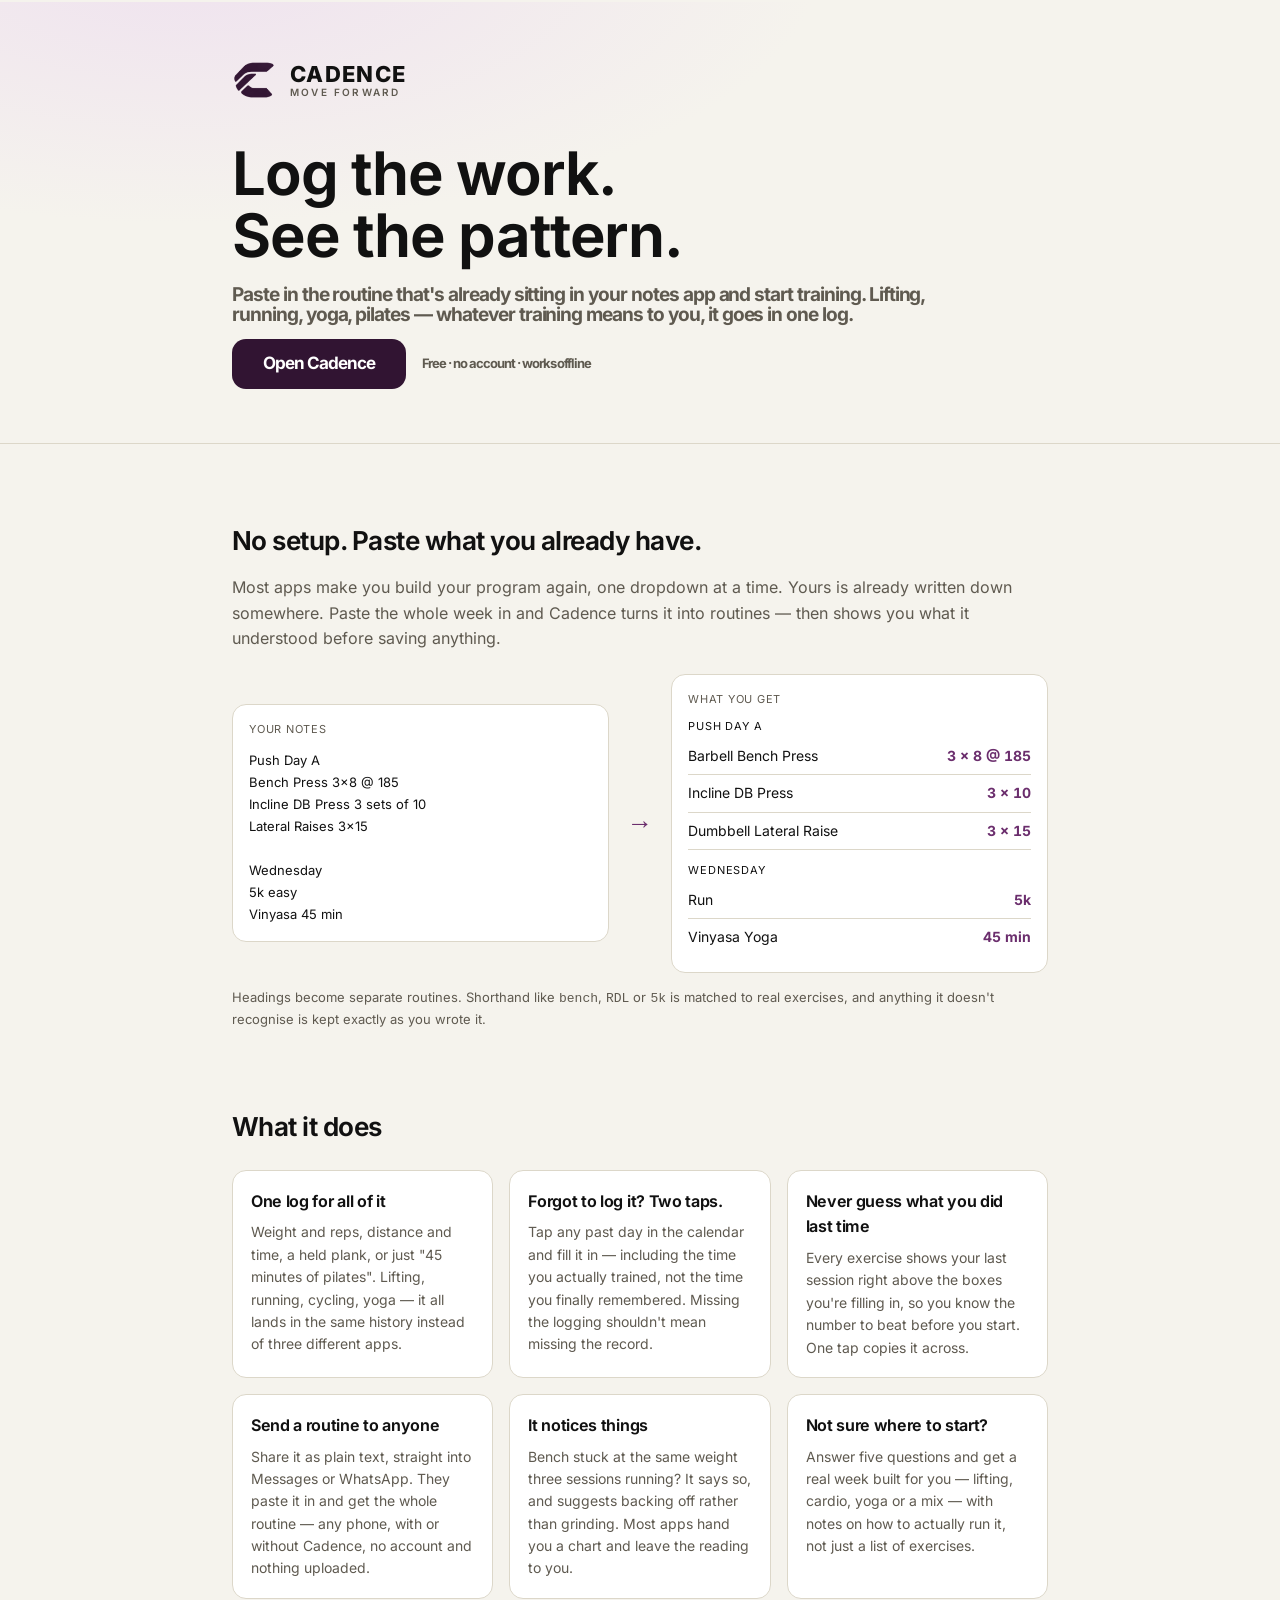
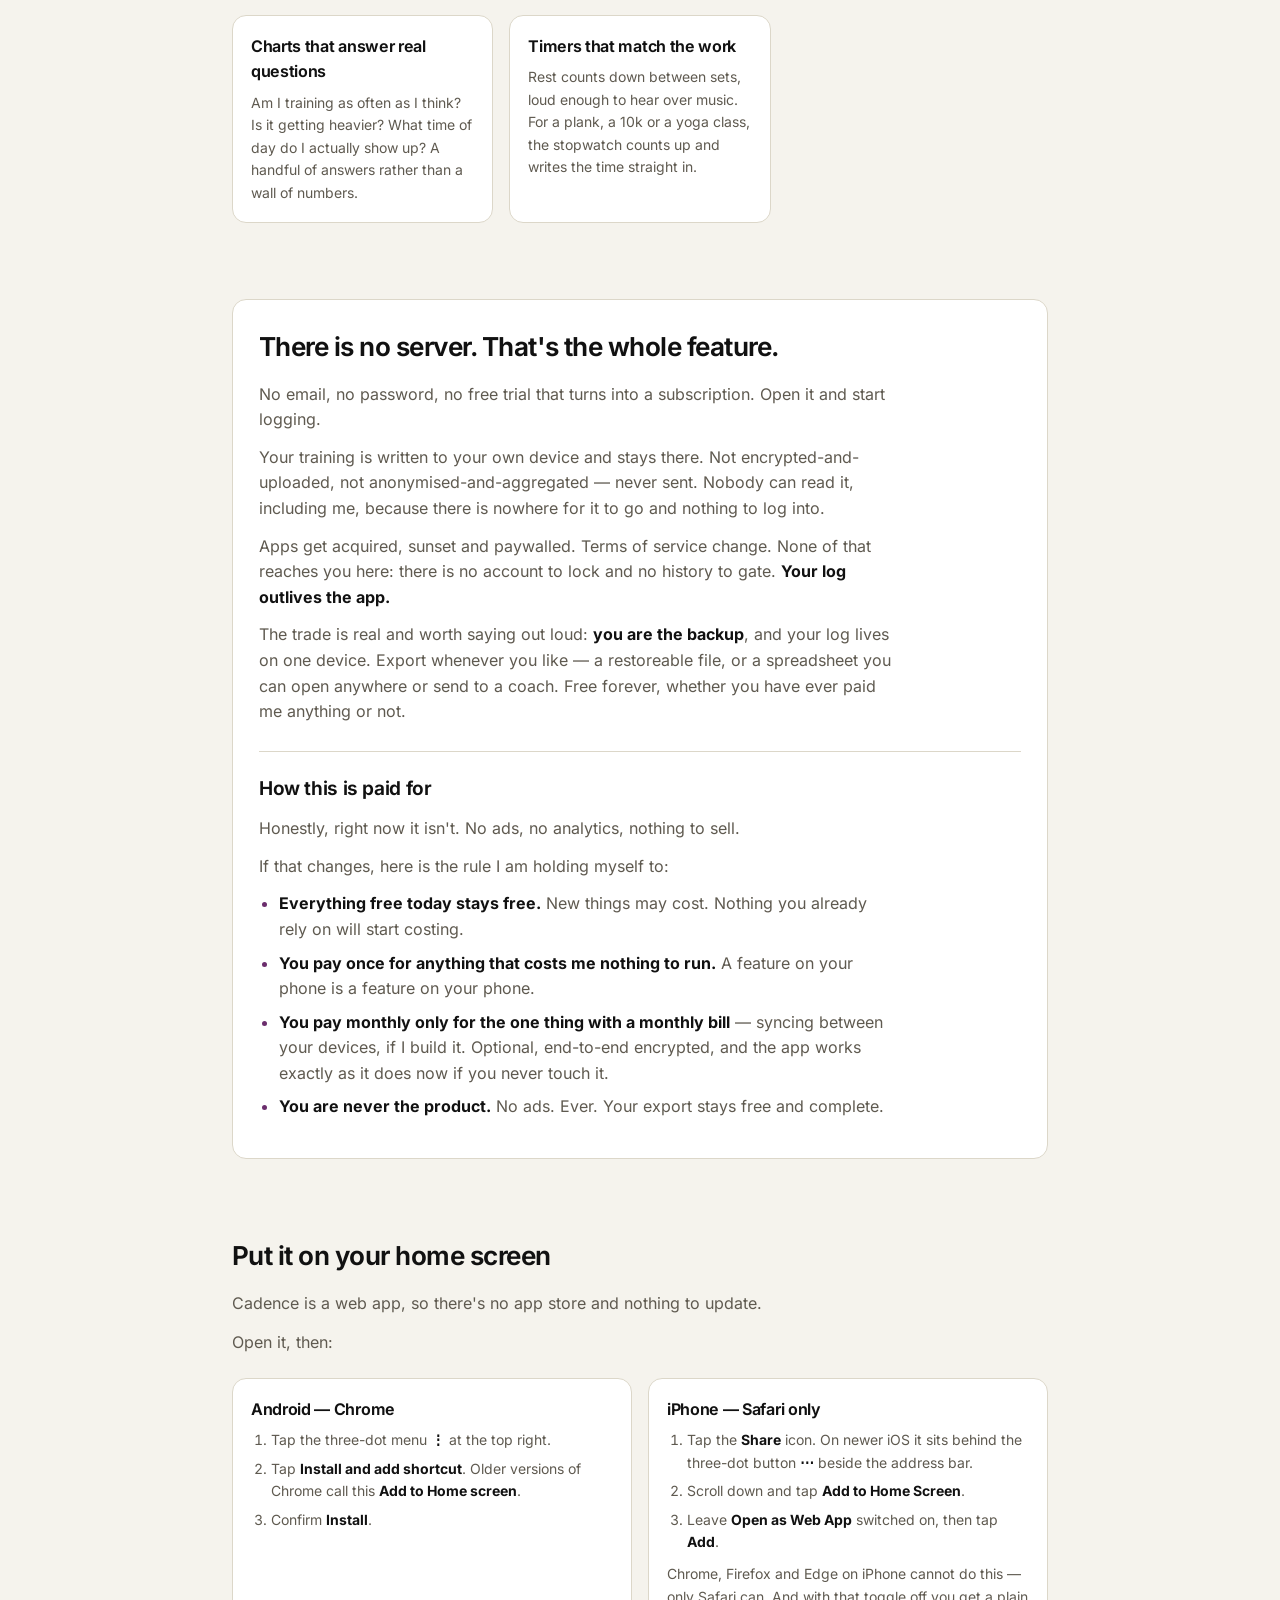
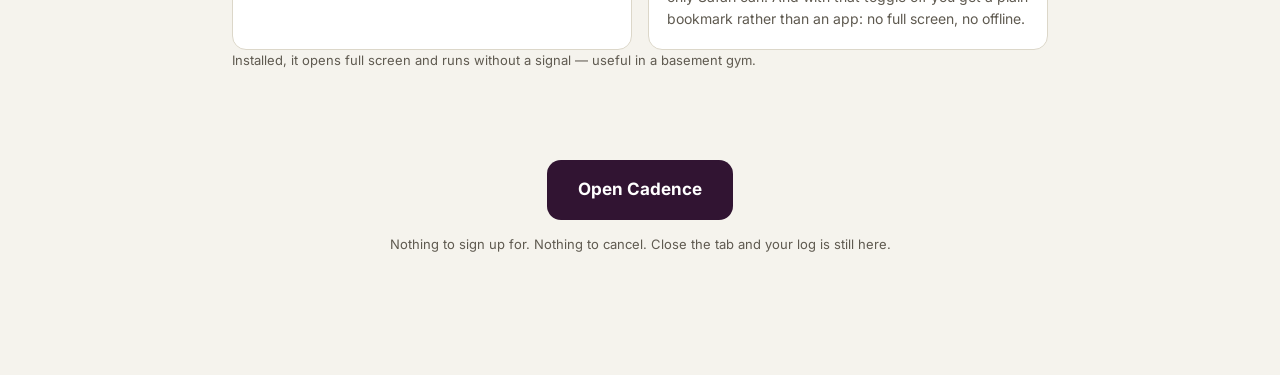
==== index.html @ 6b7fa78e "Say what this is, and how it would ever be paid for The privacy section was a feature note near the " ====
<!DOCTYPE html>
<html lang="en" data-theme="dark">
<head>
<meta charset="utf-8">
<meta name="viewport" content="width=device-width, initial-scale=1, viewport-fit=cover">
<meta name="theme-color" content="#1A0A1B">
<meta name="description" content="Cadence is a workout log that starts from the notes you already keep. Lifting, running, yoga — paste your routine, log the work, see the pattern. Free, no account, works offline.">
<title>Cadence — log the work, see the pattern</title>
<link rel="icon" href="favicon-32-v2.png" sizes="32x32" type="image/png">
<link rel="apple-touch-icon" href="favicon-180-v2.png">
<link rel="manifest" href="manifest.webmanifest">
<script>
  /* Launched from the home screen? Skip the pitch, go straight to the app. */
  (function () {
    var standalone = (window.matchMedia && window.matchMedia('(display-mode: standalone)').matches)
      || window.navigator.standalone === true;
    /* ?from=app means they tapped the home button on purpose — don't bounce
       them straight back to the app they just left. */
    var deliberate = location.search.indexOf('from=app') !== -1;
    if (standalone && !deliberate) { location.replace('app.html'); return; }
    var theme = 'dark';
    try {
      var saved = JSON.parse(localStorage.getItem('wrk.v1') || '{}');
      theme = (saved.settings && saved.settings.theme)
        || (window.matchMedia('(prefers-color-scheme: light)').matches ? 'light' : 'dark');
    } catch (e) { /* dark it is */ }
    document.documentElement.setAttribute('data-theme', theme);
  })();
</script>
<!-- See app.html: in flight before the CSS is parsed, and crossorigin because
     fonts are always fetched in CORS mode. -->
<link rel="preload" href="fonts/inter-latin.woff2" as="font" type="font/woff2" crossorigin>
<link rel="stylesheet" href="styles.css?v=42">
<link rel="stylesheet" href="landing.css?v=42">
</head>
<body class="landing">

<header class="hero">
  <div class="wrap">
    <div class="brand">
      <span class="mark" aria-hidden="true"></span>
      <span class="brand-words">
        <span class="brand-name">Cadence</span>
        <span class="brand-tag">Move forward</span>
      </span>
    </div>

    <h1>Log the work.<br>See the pattern.</h1>
    <p class="lede">
      Paste in the routine that's already sitting in your notes app and start training.
      Lifting, running, yoga, pilates — whatever training means to you, it goes in one log.
    </p>

    <div class="cta-row">
      <a class="btn big" id="cta" href="app.html">Open Cadence</a>
      <span class="cta-note">Free &middot; no account &middot; works offline</span>
    </div>
  </div>
</header>

<main class="wrap">

  <section class="paste-demo">
    <h2>No setup. Paste what you already have.</h2>
    <p>
      Most apps make you build your program again, one dropdown at a time. Yours is already
      written down somewhere. Paste the whole week in and Cadence turns it into routines —
      then shows you what it understood before saving anything.
    </p>
    <div class="demo-grid">
      <div class="demo-side">
        <div class="demo-label">Your notes</div>
        <pre>Push Day A
Bench Press 3x8 @ 185
Incline DB Press 3 sets of 10
Lateral Raises 3x15

Wednesday
5k easy
Vinyasa 45 min</pre>
      </div>
      <div class="demo-arrow" aria-hidden="true">&rarr;</div>
      <div class="demo-side">
        <div class="demo-label">What you get</div>
        <ul class="demo-out">
          <li class="demo-head"><span>Push Day A</span></li>
          <li><span>Barbell Bench Press</span><b>3 &times; 8 @ 185</b></li>
          <li><span>Incline DB Press</span><b>3 &times; 10</b></li>
          <li><span>Dumbbell Lateral Raise</span><b>3 &times; 15</b></li>
          <li class="demo-head"><span>Wednesday</span></li>
          <li><span>Run</span><b>5k</b></li>
          <li><span>Vinyasa Yoga</span><b>45 min</b></li>
        </ul>
      </div>
    </div>
    <p class="small muted" style="margin-top:14px">
      Headings become separate routines. Shorthand like <code>bench</code>, <code>RDL</code> or
      <code>5k</code> is matched to real exercises, and anything it doesn't recognise is kept
      exactly as you wrote it.
    </p>
  </section>

  <section>
    <h2>What it does</h2>
    <div class="features">
      <div class="feature">
        <h3>One log for all of it</h3>
        <p>Weight and reps, distance and time, a held plank, or just "45 minutes of pilates".
          Lifting, running, cycling, yoga — it all lands in the same history instead of three
          different apps.</p>
      </div>
      <div class="feature">
        <h3>Forgot to log it? Two taps.</h3>
        <p>Tap any past day in the calendar and fill it in — including the time you actually
          trained, not the time you finally remembered. Missing the logging shouldn't mean
          missing the record.</p>
      </div>
      <div class="feature">
        <h3>Never guess what you did last time</h3>
        <p>Every exercise shows your last session right above the boxes you're filling in, so you
          know the number to beat before you start. One tap copies it across.</p>
      </div>
      <div class="feature">
        <h3>Send a routine to anyone</h3>
        <p>Share it as plain text, straight into Messages or WhatsApp. They paste it in and get the
          whole routine — any phone, with or without Cadence, no account and nothing uploaded.</p>
      </div>
      <div class="feature">
        <h3>It notices things</h3>
        <p>Bench stuck at the same weight three sessions running? It says so, and suggests backing
          off rather than grinding. Most apps hand you a chart and leave the reading to you.</p>
      </div>
      <div class="feature">
        <h3>Not sure where to start?</h3>
        <p>Answer five questions and get a real week built for you — lifting, cardio, yoga or a
          mix — with notes on how to actually run it, not just a list of exercises.</p>
      </div>
      <div class="feature">
        <h3>Charts that answer real questions</h3>
        <p>Am I training as often as I think? Is it getting heavier? What time of day do I
          actually show up? A handful of answers rather than a wall of numbers.</p>
      </div>
      <div class="feature">
        <h3>Timers that match the work</h3>
        <p>Rest counts down between sets, loud enough to hear over music. For a plank, a 10k or a
          yoga class, the stopwatch counts up and writes the time straight in.</p>
      </div>
    </div>
  </section>

  <!-- Sits above the install steps on purpose. It's the reason to trust the
       thing, and asking someone to install before they know where their data
       goes is the wrong way round. -->
  <section class="privacy">
    <h2>There is no server. That's the whole feature.</h2>
    <p>
      No email, no password, no free trial that turns into a subscription. Open it and start
      logging.
    </p>
    <p>
      Your training is written to your own device and stays there. Not encrypted-and-uploaded,
      not anonymised-and-aggregated — never sent. Nobody can read it, including me, because
      there is nowhere for it to go and nothing to log into.
    </p>
    <p>
      Apps get acquired, sunset and paywalled. Terms of service change. None of that reaches you
      here: there is no account to lock and no history to gate. <strong>Your log outlives the
      app.</strong>
    </p>
    <p>
      The trade is real and worth saying out loud: <strong>you are the backup</strong>, and your
      log lives on one device. Export whenever you like — a restoreable file, or a spreadsheet you
      can open anywhere or send to a coach. Free forever, whether you have ever paid me anything
      or not.
    </p>

    <h3 class="money-head">How this is paid for</h3>
    <p>Honestly, right now it isn't. No ads, no analytics, nothing to sell.</p>
    <p>If that changes, here is the rule I am holding myself to:</p>
    <ul class="rules">
      <li><strong>Everything free today stays free.</strong> New things may cost. Nothing you
        already rely on will start costing.</li>
      <li><strong>You pay once for anything that costs me nothing to run.</strong> A feature on
        your phone is a feature on your phone.</li>
      <li><strong>You pay monthly only for the one thing with a monthly bill</strong> — syncing
        between your devices, if I build it. Optional, end-to-end encrypted, and the app works
        exactly as it does now if you never touch it.</li>
      <li><strong>You are never the product.</strong> No ads. Ever. Your export stays free and
        complete.</li>
    </ul>
    <p id="tip-jar" class="small muted" hidden>
      Want to chip in before any of that exists? <a id="tip-link" href="#">There's a tip jar.</a>
      Entirely optional — the app is the same either way.
    </p>
  </section>

  <section class="install">
    <h2>Put it on your home screen</h2>
    <p>Cadence is a web app, so there's no app store and nothing to update.</p>

    <div id="install-offer" hidden>
      <button class="btn big" id="install-btn">Install Cadence</button>
      <p class="small muted" style="margin:10px 0 0">One tap — your browser will confirm.</p>
    </div>

    <div id="install-done" class="feature" hidden style="margin-bottom:18px">
      <h3>Already installed on this device</h3>
      <p>Open Cadence from your home screen rather than here and it runs full screen and offline.
        Both share the same log.</p>
    </div>

    <div id="install-safari" class="feature" hidden style="margin-bottom:18px">
      <h3>Open this page in Safari to install</h3>
      <p>You're in <span id="ios-browser">another browser</span>. On iPhone only Safari can add a
        real app — other browsers can make a shortcut, but it opens back in the browser instead of
        running full screen and offline.</p>
      <button class="btn" id="copy-link-btn" style="margin-top:10px">Copy link for Safari</button>
      <span id="copy-done" class="small muted" style="margin-left:10px" hidden>Copied.</span>
    </div>

    <p id="install-manual-lead">Open it, then:</p>
    <div class="install-grid">
      <div class="feature">
        <h3>Android — Chrome</h3>
        <ol class="steps">
          <li>Tap the three-dot menu <strong>&vellip;</strong> at the top right.</li>
          <li>Tap <strong>Install and add shortcut</strong>. Older versions of Chrome call this
            <strong>Add to Home screen</strong>.</li>
          <li>Confirm <strong>Install</strong>.</li>
        </ol>
      </div>
      <div class="feature">
        <h3>iPhone — Safari only</h3>
        <ol class="steps">
          <li>Tap the <strong>Share</strong> icon. On newer iOS it sits behind the three-dot
            button <strong>&ctdot;</strong> beside the address bar.</li>
          <li>Scroll down and tap <strong>Add to Home Screen</strong>.</li>
          <li>Leave <strong>Open as Web App</strong> switched on, then tap <strong>Add</strong>.</li>
        </ol>
        <p class="small muted" style="margin:10px 0 0">Chrome, Firefox and Edge on iPhone cannot do
          this — only Safari can. And with that toggle off you get a plain bookmark rather than an
          app: no full screen, no offline.</p>
      </div>
    </div>
    <p class="small muted">Installed, it opens full screen and runs without a signal — useful in a
      basement gym.</p>
  </section>

  <section class="closer">
    <a class="btn big" href="app.html">Open Cadence</a>
    <p class="small muted">Nothing to sign up for. Nothing to cancel. Close the tab and your log
      is still here.</p>
  </section>

</main>

<script src="util.js?v=42"></script>
<script>
  /* ------------------------------------------------------------- tip jar
     Paste a Ko-fi / Buy Me a Coffee / GitHub Sponsors URL between the quotes
     and the line appears. Left empty, the whole paragraph stays hidden — a
     dead "support me" link is worse than no link, and the claim above it is
     that nothing here is asking you for anything. */
  var SUPPORT_URL = '';

  (function () {
    if (!SUPPORT_URL) return;
    var p = document.getElementById('tip-jar');
    var a = document.getElementById('tip-link');
    if (!p || !a) return;
    a.href = SUPPORT_URL;
    a.rel = 'noopener';
    a.target = '_blank';
    p.hidden = false;
  })();

  /* Someone with a log already doesn't need the sales pitch on the button. */
  (function () {
    try {
      var saved = JSON.parse(localStorage.getItem('wrk.v1') || '{}');
      var n = (saved.sessions || []).length;
      if (n > 0) {
        var cta = document.getElementById('cta');
        cta.textContent = n === 1 ? 'Back to your log (1 workout)' : 'Back to your log (' + n + ' workouts)';
      }
    } catch (e) { /* leave the default */ }
  })();

  /* Chrome offers a real install prompt, so the written steps become the
     fallback rather than the instruction. Safari has no equivalent API, so on
     iPhone the steps stay exactly as they are. */
  (function () {
    var deferred = null;
    var offer = document.getElementById('install-offer');
    var done = document.getElementById('install-done');
    var btn = document.getElementById('install-btn');
    var lead = document.getElementById('install-manual-lead');

    /* On iOS only Safari can install a standalone web app. Anywhere else there
       is no route at all, so point at Safari rather than letting someone hunt
       for a button that will never appear. */
    if (isIosWrongBrowser()) {
      var safari = document.getElementById('install-safari');
      document.getElementById('ios-browser').textContent = iosBrowserName();
      safari.hidden = false;
      lead.textContent = 'The steps below need Safari:';

      document.getElementById('copy-link-btn').addEventListener('click', function () {
        var url = new URL('app.html', location.href).href;
        var flag = document.getElementById('copy-done');
        if (navigator.clipboard && navigator.clipboard.writeText) {
          navigator.clipboard.writeText(url).then(function () {
            flag.hidden = false;
          }, function () { window.prompt('Copy this into Safari:', url); });
        } else {
          window.prompt('Copy this into Safari:', url);
        }
      });
    }

    /* Chrome won't fire beforeinstallprompt for an app that's already
       installed, so "no button" on its own is ambiguous. getInstalledRelatedApps
       resolves it — the manifest lists itself for exactly this purpose. */
    if (navigator.getInstalledRelatedApps) {
      navigator.getInstalledRelatedApps().then(function (apps) {
        if (apps.some(function (a) { return a.platform === 'webapp'; })) {
          done.hidden = false;
          lead.textContent = 'To install it on another device:';
        }
      }).catch(function () { /* unsupported or blocked */ });
    }

    window.addEventListener('beforeinstallprompt', function (ev) {
      ev.preventDefault();
      deferred = ev;
      offer.hidden = false;
      done.hidden = true;
      lead.textContent = 'Or do it by hand:';
    });

    btn.addEventListener('click', function () {
      if (!deferred) return;
      deferred.prompt();
      deferred.userChoice.then(function (choice) {
        if (choice.outcome === 'accepted') offer.hidden = true;
        deferred = null;
      });
    });

    window.addEventListener('appinstalled', function () {
      offer.hidden = true;
      lead.textContent = 'Already installed. To do it on another device:';
    });
  })();
</script>

</body>
</html>
---- styles.css ----
/* Inter, self-hosted rather than pulled from Google Fonts. Two reasons: the
   app promises nobody sees your training, and a Google Fonts link would hand
   Google a request from every device on every launch; and a basement gym has
   no signal, so a font that lives on a CDN is a font that doesn't render.
   These files are cached by the service worker with the rest of the shell.

   One variable file covers 100-900, which is what lets the weight-650 rules
   below mean 650 instead of rounding to 700.

   'swap' so text is readable immediately in the fallback and reflows when the
   font lands — never invisible. The unicode-range split means latin-ext is
   only fetched if a page actually uses those characters. */
@font-face{
  font-family:'Inter';
  font-style:normal;
  font-weight:100 900;
  font-display:swap;
  src:url('fonts/inter-latin.woff2') format('woff2');
  unicode-range:U+0000-00FF,U+0131,U+0152-0153,U+02BB-02BC,U+02C6,U+02DA,U+02DC,
    U+0304,U+0308,U+0329,U+2000-206F,U+20AC,U+2122,U+2191,U+2193,U+2212,U+2215,
    U+FEFF,U+FFFD;
}
@font-face{
  font-family:'Inter';
  font-style:normal;
  font-weight:100 900;
  font-display:swap;
  src:url('fonts/inter-latin-ext.woff2') format('woff2');
  unicode-range:U+0100-02BA,U+02BD-02C5,U+02C7-02CC,U+02CE-02D7,U+02DD-02FF,
    U+0304,U+0308,U+0329,U+1D00-1DBF,U+1E00-1E9F,U+1EF2-1EFF,U+2020,U+20A0-20AB,
    U+20AD-20C0,U+2113,U+2C60-2C7F,U+A720-A7FF;
}

/* Dark is the default; :root[data-theme="light"] swaps the palette.
   Every colour in this file goes through a token — no raw hex in the rules
   below — so the two themes can't drift apart. */
:root{
  color-scheme:dark;

  /* A plum ramp built out from the brand purple #311432 rather than a neutral
     black. The brand colour sits at surface-2 — the raised card — because at
     14% lightness it is a background, not a fill: on near-black it measured
     1.19:1, which is invisible. Everything above it in the stack is the same
     hue lifted, so the theme reads as one colour rather than purple on grey. */
  --bg:#1A0A1B;                /* deep plum, the floor */
  --surface:#251126;
  --surface-2:#311432;         /* the brand purple, exactly */
  --line:#4A2249;
  --text:#ffffff;
  --muted:#BCA6BD;

  /* Lifted well clear of the surfaces so a button still reads as a button. */
  --accent:#9C4A9E;
  --accent-ink:#ffffff;        /* text sitting on --accent */
  --accent-fg:#E3ABE5;         /* plum as text, readable on --bg */

  --good:#3ddc84;
  --good-ink:#04240f;
  --warn:#ffb020;
  --danger:#ff6b6b;
  --danger-ink:#2b0708;      /* white on this red is only 2.8:1 */
  --tip-ink:#ffffff;

  --chip-ink:#1A0A1B;
  --scrim:rgba(0,0,0,.6);
  --tour-scrim:rgba(8,3,9,.74);   /* deeper than a sheet backdrop: it has to
                                     read as "look here", not "something is
                                     open in front" */
  --tabbar-bg:rgba(37,17,38,.93);
  --day-active:#3D1B3E;

  --done-bg:#0f2418;
  --done-line:#1f5137;

  --pill-lift-line:#5A2A5C;
  --pill-cardio-line:#4a3a1a;

  --warnbox-bg:#241d0e;
  --warnbox-line:#4a3a1a;
  --warnbox-text:#f0d9a8;

  --shadow:0 8px 28px rgba(0,0,0,.5);

  --radius:14px;
  --tabbar-h:64px;

  /* Typography is a token like everything else, so the stack is stated once.
     The system fonts stay behind Inter as the fallback that renders during the
     swap and if the file ever fails to load — not as a device-dependent
     choice. */
  --font:'Inter',-apple-system,BlinkMacSystemFont,"Segoe UI",Roboto,Helvetica,Arial,sans-serif;
}

:root[data-theme="light"]{
  color-scheme:light;

  --bg:#f5f3ed;
  --surface:#ffffff;
  --surface-2:#eeebe2;
  --line:#dcd7c9;
  --text:#111111;
  --muted:#5f5a50;

  /* Light mode is where the brand purple works untouched: 14.8:1 against the
     cream, and white on it is 16.5:1. */
  --accent:#311432;
  --accent-ink:#ffffff;
  /* Purple-as-text is lifted off #311432, which at this size would be
     indistinguishable from the near-black body text. */
  --accent-fg:#6B2E6D;

  --good:#15803d;
  --good-ink:#ffffff;
  --warn:#b45309;
  --danger:#b91c1c;
  --danger-ink:#ffffff;
  --tip-ink:#ffffff;

  --chip-ink:#ffffff;
  --scrim:rgba(35,15,36,.38);
  --tour-scrim:rgba(35,15,36,.58);
  --tabbar-bg:rgba(255,255,255,.94);
  --day-active:#EFE2EF;        /* a plum tint so trained days still pop */

  --done-bg:#e8f5ec;
  --done-line:#8fc7a5;

  --pill-lift-line:#D5BDD6;
  --pill-cardio-line:#e2c9a3;

  --warnbox-bg:#fdf3e0;
  --warnbox-line:#e2c9a3;
  --warnbox-text:#5c4218;

  --shadow:0 8px 28px rgba(60,50,30,.16);
}

*{box-sizing:border-box}
html,body{margin:0;padding:0}
body{
  background:var(--bg);
  color:var(--text);
  font:16px/1.45 var(--font);
  -webkit-font-smoothing:antialiased;
  padding-bottom:calc(var(--tabbar-h) + env(safe-area-inset-bottom));
  overscroll-behavior-y:contain;
}
h1,h2,h3{margin:0;font-weight:650;letter-spacing:-0.01em}
button{font:inherit;color:inherit;cursor:pointer}

/* The hidden attribute must beat the layout rules below (.sheet uses flex). */
[hidden]{display:none !important}
input,select{font:inherit}

/* The brand mark, carried as an alpha silhouette and painted by CSS rather
   than baked into a coloured image. One file then serves purple-on-black,
   purple-on-cream and white-on-purple, and it follows the theme token instead
   of needing a copy per background. */
.mark{
  display:inline-block;
  background:var(--accent);
  -webkit-mask:url(logo-mark-v2.png) center/contain no-repeat;
  mask:url(logo-mark-v2.png) center/contain no-repeat;
}
.mark.on-accent{background:var(--accent-ink)}

/* ---------- top bar ---------- */
.topbar{
  position:sticky;top:0;z-index:20;
  display:flex;align-items:center;justify-content:space-between;gap:12px;
  padding:calc(12px + env(safe-area-inset-top)) 16px 12px;
  background:linear-gradient(var(--bg) 70%, transparent);
  backdrop-filter:blur(8px);
}
.topbar h1{font-size:26px}

/* ---------- layout ---------- */
#main{padding:0 16px 24px}
.view{display:block}
.stack{display:flex;flex-direction:column;gap:12px}
.row{display:flex;align-items:center;gap:10px}
.row.wrap{flex-wrap:wrap}
.spacer{flex:1}
.muted{color:var(--muted)}
.small{font-size:13px}
.center{text-align:center}

/* ---------- cards ---------- */
.card{
  background:var(--surface);
  border:1px solid var(--line);
  border-radius:var(--radius);
  padding:14px;
}
.card + .card{margin-top:12px}
.card-head{display:flex;align-items:flex-start;justify-content:space-between;gap:10px;margin-bottom:10px}
.card-title{font-size:17px;font-weight:650}
.card-sub{color:var(--muted);font-size:13px;margin-top:2px}

/* ---------- buttons ---------- */
.btn{
  border:1px solid transparent;
  background:var(--accent);color:var(--accent-ink);
  border-radius:12px;padding:12px 16px;font-weight:600;
  display:inline-flex;align-items:center;justify-content:center;gap:8px;
}
.btn:active{transform:translateY(1px)}
.btn.block{width:100%}
.btn.secondary{background:var(--surface-2);color:var(--text);border-color:var(--line)}
.btn.danger{background:transparent;color:var(--danger);border-color:var(--line)}
.ghost{background:transparent;border:1px solid var(--line);border-radius:10px;padding:8px 12px;color:var(--text)}
.ghost.small{padding:6px 10px;font-size:13px}
.linkish{background:none;border:0;color:var(--accent-fg);padding:4px;font-weight:600}
.icon-btn{background:transparent;border:0;color:var(--muted);font-size:20px;line-height:1;padding:6px 8px;border-radius:8px}
.icon-btn:hover{color:var(--text);background:var(--surface-2)}

/* ---------- empty state ---------- */
.empty{
  text-align:center;padding:44px 20px;color:var(--muted);
  border:1px dashed var(--line);border-radius:var(--radius);
}
.empty h3{color:var(--text);margin-bottom:6px}
.empty p{margin:0 0 16px}

/* ---------- exercise / set rows ---------- */
.ex{margin-top:0}
.ex-head{display:flex;align-items:center;gap:8px;margin-bottom:8px}
.ex-name{font-weight:650}
.pill{
  font-size:11px;text-transform:uppercase;letter-spacing:.06em;
  padding:3px 8px;border-radius:999px;border:1px solid var(--line);color:var(--muted);
}
.pill.cardio{color:var(--warn);border-color:var(--pill-cardio-line)}
.pill.lifting{color:var(--accent-fg);border-color:var(--pill-lift-line)}

.set-grid{display:grid;gap:8px}
.set-head,.set-row{display:grid;gap:8px;align-items:center}
.set-head{font-size:12px;color:var(--muted);text-transform:uppercase;letter-spacing:.05em}
.lifting .set-head,.lifting .set-row{grid-template-columns:34px 1fr 1fr 44px}
/* Cardio carries a fifth column for the hour box. It is narrower than the
   others because it holds one or two digits and nothing else, which keeps
   distance and minutes readable at 375px. */
.cardio  .set-head,.cardio  .set-row{grid-template-columns:34px 1fr .62fr .78fr 44px}
.practice .set-head,.practice .set-row{grid-template-columns:34px 1fr 1fr 44px}
.timed .set-head,.timed .set-row{grid-template-columns:34px 1fr 1fr 44px}
.set-n{color:var(--muted);text-align:center;font-variant-numeric:tabular-nums}

input.cell{
  width:100%;background:var(--surface-2);border:1px solid var(--line);
  border-radius:10px;padding:11px 10px;color:var(--text);text-align:center;
  font-variant-numeric:tabular-nums;
}
input.cell:focus{outline:2px solid var(--accent);outline-offset:-1px}
.set-row.done input.cell{border-color:var(--done-line);background:var(--done-bg)}

.check{
  width:44px;height:42px;border-radius:10px;border:1px solid var(--line);
  background:var(--surface-2);color:var(--muted);font-size:17px;
}
.check.on{background:var(--good);border-color:var(--good);color:var(--good-ink)}

/* ---------- forms ---------- */
label.field{display:block;margin-bottom:12px}
label.field span{display:block;font-size:13px;color:var(--muted);margin-bottom:6px}
input.text,select.text{
  width:100%;background:var(--surface-2);border:1px solid var(--line);
  border-radius:10px;padding:12px;color:var(--text);
}
input.text:focus,select.text:focus{outline:2px solid var(--accent);outline-offset:-1px}

/* ---------- tabbar ---------- */
.tabbar{
  position:fixed;left:0;right:0;bottom:0;z-index:30;
  height:calc(var(--tabbar-h) + env(safe-area-inset-bottom));
  padding-bottom:env(safe-area-inset-bottom);
  display:grid;grid-template-columns:repeat(5,1fr);
  background:var(--tabbar-bg);backdrop-filter:blur(12px);
  border-top:1px solid var(--line);
}
.tab{
  background:none;border:0;color:var(--muted);
  display:flex;flex-direction:column;align-items:center;justify-content:center;gap:3px;
  font-size:11px;font-weight:600;
}
.tab-ico{font-size:17px;line-height:1}
.tab.is-active{color:var(--accent-fg)}

/* ---------- rest bar ---------- */
.timer-bar{
  position:fixed;left:0;right:0;z-index:29;
  bottom:calc(var(--tabbar-h) + env(safe-area-inset-bottom));
  background:var(--surface-2);border-top:1px solid var(--line);
}
.timer-progress{height:3px;background:var(--line)}
#timer-fill{height:100%;width:100%;background:var(--accent);transition:width .25s linear}
.timer-row{display:flex;align-items:center;gap:10px;padding:10px 16px}
.timer-label{color:var(--muted);font-size:13px;text-transform:uppercase;letter-spacing:.06em}
.timer-time{font-size:20px;font-weight:700;font-variant-numeric:tabular-nums;margin-right:auto}

/* ---------- sheet ---------- */
.sheet{position:fixed;inset:0;z-index:70;display:flex;align-items:flex-end}
body.sheet-open .tabbar,
body.sheet-open .timer-bar{visibility:hidden}
.sheet-backdrop{position:absolute;inset:0;background:var(--scrim)}
.sheet-panel{
  position:relative;width:100%;max-height:86vh;display:flex;flex-direction:column;
  background:var(--surface);border-radius:18px 18px 0 0;border-top:1px solid var(--line);
  padding-bottom:env(safe-area-inset-bottom);
  animation:rise .18s ease-out;
}
@keyframes rise{from{transform:translateY(14px);opacity:.6}to{transform:none;opacity:1}}
.sheet-head{display:flex;align-items:center;justify-content:space-between;gap:12px;padding:16px}
.sheet-body{overflow:auto;padding:0 16px 20px}

.pick{
  display:flex;align-items:center;gap:10px;width:100%;text-align:left;
  background:var(--surface-2);border:1px solid var(--line);border-radius:12px;
  padding:12px;margin-bottom:8px;
}
.pick:active{border-color:var(--accent)}
/* Ticked on a multi-select step. Border and tick rather than a filled
   background, so several selected rows don't turn the sheet into a block of
   colour. */
.pick.on{border-color:var(--accent-fg);box-shadow:inset 0 0 0 1px var(--accent-fg)}
.pick.on > span{color:var(--accent-fg);font-weight:700}
.grow{flex:1;min-width:0}
.pick .nm{font-weight:600;white-space:nowrap;overflow:hidden;text-overflow:ellipsis}

/* ---------- toast ---------- */
.toast{
  position:fixed;left:50%;transform:translateX(-50%);
  bottom:calc(var(--tabbar-h) + env(safe-area-inset-bottom) + 18px);
  z-index:80;background:var(--surface-2);border:1px solid var(--line);
  padding:11px 16px;border-radius:999px;font-size:14px;box-shadow:var(--shadow);
}

@media (min-width:640px){
  #main,.topbar{max-width:640px;margin-inline:auto}
  .tabbar{max-width:640px;margin-inline:auto;border-radius:16px 16px 0 0}
  .timer-bar{max-width:640px;margin-inline:auto}
}

/* ---------- paste-in from notes ---------- */
textarea.text{
  width:100%;background:var(--surface-2);border:1px solid var(--line);
  border-radius:10px;padding:12px;color:var(--text);
  font:14px/1.5 var(--font);
  resize:vertical;min-height:180px;
}
textarea.text:focus{outline:2px solid var(--accent);outline-offset:-1px}

.warnbox{
  background:var(--warnbox-bg);border:1px solid var(--warnbox-line);color:var(--warnbox-text);
  border-radius:12px;padding:12px;margin-top:12px;font-size:14px;
}
.warnbox strong{display:block;margin-bottom:6px;color:var(--warn)}
.warnbox ul{margin:0;padding-left:18px}
.warnbox li{margin:2px 0;font-size:13px}
.warnbox p{margin:8px 0 0}

.sheet-body code{
  background:var(--surface-2);border:1px solid var(--line);border-radius:5px;
  padding:1px 5px;font-size:12.5px;
}

/* ---------- calendar ---------- */
.cal-head{display:flex;align-items:center;gap:6px;margin-bottom:10px}
.cal-title{flex:1;text-align:center;font-size:18px;font-weight:650}
.cal-head .icon-btn{font-size:26px;line-height:1;padding:2px 12px}

.seg{display:inline-flex;border:1px solid var(--line);border-radius:10px;overflow:hidden}
.seg button{background:transparent;border:0;padding:7px 18px;font-size:13px;font-weight:600;color:var(--muted)}
.seg button.on{background:var(--accent);color:var(--accent-ink)}

.cal-grid{display:grid;grid-template-columns:repeat(7,1fr);gap:4px}
.cal-dow{
  font-size:11px;color:var(--muted);text-align:center;padding:2px 0 6px;
  text-transform:uppercase;letter-spacing:.04em;
}

.cal-cell{
  background:var(--surface);border:1px solid var(--line);border-radius:10px;
  min-height:48px;padding:5px 3px 4px;
  display:flex;flex-direction:column;align-items:center;gap:3px;
  overflow:hidden;
}
.cal-cell.out{opacity:.3}
.cal-cell.has{background:var(--day-active)}
.cal-cell.today .cal-num{
  background:var(--accent);color:var(--accent-ink);
  border-radius:50%;width:22px;height:22px;display:grid;place-items:center;
}
.cal-cell.sel{outline:2px solid var(--accent);outline-offset:-2px}
.cal-num{font-size:13px;font-variant-numeric:tabular-nums;line-height:22px;height:22px}
.cal-more{font-size:9px;color:var(--muted)}

.cal-dots{display:flex;gap:3px;justify-content:center}
.cal-dot{width:6px;height:6px;border-radius:50%;display:inline-block}
/* The .k-* colours live with the chart series further down — one meaning, one
   colour, and only one place to change it. */

/* week view: taller cells that show the workout name */
.cal-cell.week{min-height:110px;justify-content:flex-start;gap:3px;padding:5px 3px}
.cal-chip{
  width:100%;font-size:9.5px;line-height:1.35;padding:2px 3px;border-radius:4px;
  overflow:hidden;white-space:nowrap;text-overflow:ellipsis;
  color:var(--chip-ink);font-weight:600;
}

.cal-legend{
  display:flex;gap:14px;justify-content:center;flex-wrap:wrap;
  margin-top:14px;font-size:12px;color:var(--muted);
}
.cal-legend span{display:inline-flex;align-items:center;gap:5px}
.cal-legend i{width:8px;height:8px;border-radius:50%;display:inline-block}

.sess{border-left:3px solid var(--line);padding-left:11px;margin-top:12px}
.sess.k-lifting{border-left-color:var(--accent);background:none}
.sess.k-cardio{border-left-color:var(--warn);background:none}
.sess.k-mixed{border-left-color:var(--good);background:none}

@media (max-width:400px){
  .tab{font-size:10px}
  .cal-chip{font-size:9px}
}

/* ---------- data tab / charts ----------
   Series colours are validated as a set — see viz.js. Marks wear the series
   colour; text always wears a text token, never a series hue. */
:root{
  --series-lift:#C169C3;
  --series-cardio:#E8A020;   /* brightened: the plum lift and the old amber merged under tritanopia */
  --series-practice:#64B4AE;
  --series-mixed:#199e70;
  --viz-grid:#3A1C3B;
  --viz-dim:#543054;
  --viz-area:rgba(193,105,195,.14);
  --viz-tip-bg:#3D1B3E;
}
:root[data-theme="light"]{
  --series-lift:#6B2E6D;
  --series-cardio:#A45A06;   /* darkened: white chip labels were 3.2:1 on the old amber */
  --series-practice:#1B7E76;
  --series-mixed:#166534;
  --viz-grid:#e5e1d6;
  --viz-dim:#cbc5b6;
  --viz-area:rgba(107,46,109,.10);
  --viz-tip-bg:#241c3c;
}

/* the semantic dot/chip colours across the app follow the same validated set */
.k-lifting{background:var(--series-lift)}
.k-cardio{background:var(--series-cardio)}
.k-practice{background:var(--series-practice)}
.k-mixed{background:var(--series-mixed)}
.sess.k-lifting{border-left-color:var(--series-lift);background:none}
.sess.k-cardio{border-left-color:var(--series-cardio);background:none}
.sess.k-practice{border-left-color:var(--series-practice);background:none}
.sess.k-mixed{border-left-color:var(--series-mixed);background:none}

.seg.wrap{flex-wrap:wrap}
.seg button{white-space:nowrap}
select.text.slim{width:auto;flex:1;min-width:150px;padding:8px 10px;font-size:13px}

/* stat tiles + hero figure */
.hero{
  font-size:52px;font-weight:700;line-height:1.05;margin:2px 0 4px;
  letter-spacing:-0.02em;   /* proportional figures: never tabular at this size */
}
.stat-label{font-size:12px;color:var(--muted);text-transform:uppercase;letter-spacing:.06em}
.stat-value{font-size:26px;font-weight:700;margin-top:3px}
.stat-unit{font-size:13px;font-weight:600;color:var(--muted);margin-left:3px}
.delta{font-size:13px;color:var(--muted)}
.delta.up{color:var(--good)}
.delta.down{color:var(--muted)}

.tiles{display:grid;grid-template-columns:repeat(2,1fr);gap:12px;margin-top:12px}
.tiles .card{margin-top:0;padding:12px}
.tile{text-align:center}

/* The tiles are buttons now — they open the working behind the number. Styled
   to stay looking like cards, because a row of four obvious buttons would
   shout louder than the figures they carry. */
button.tile{
  width:100%;font:inherit;color:inherit;cursor:pointer;
  -webkit-appearance:none;appearance:none;
}
button.tile:active{transform:scale(.985)}
button.tile:focus-visible{outline:2px solid var(--accent);outline-offset:2px}
.tiles-hint{text-align:center;margin:8px 0 0}

/* What the time-of-day bands actually mean. Nowhere in the UI said, so
   "Midday" was left to the reader to guess at. */
.band-key{
  display:flex;flex-wrap:wrap;gap:4px 12px;justify-content:center;
  margin-top:8px;font-size:11px;color:var(--muted);
}
.band-key b{color:var(--text);font-weight:600}

/* The app saying the thing outright, rather than leaving it in the chart. */
.verdict{
  margin-top:12px;padding:10px 12px;border-radius:10px;
  background:var(--surface-2);border-left:2px solid var(--accent);
  font-size:13px;line-height:1.5;
}
.verdict strong{color:var(--text)}

.detail-row{
  display:flex;align-items:baseline;gap:10px;padding:7px 0;
  border-bottom:1px solid var(--line);font-size:13px;
}
.detail-row:last-child{border-bottom:0}
.detail-row .grow{flex:1;min-width:0;overflow:hidden;text-overflow:ellipsis;white-space:nowrap;font-size:12px}
.detail-row b{font-variant-numeric:tabular-nums}

/* chart marks */
.viz{width:100%;height:auto;display:block;margin-top:10px;overflow:visible;touch-action:pan-y}
.viz-grid{stroke:var(--viz-grid);stroke-width:1}
.viz-tick{fill:var(--muted);font-size:9px;font-variant-numeric:tabular-nums}
.viz-bar{fill:var(--series-lift)}
.viz-bar-dim{fill:var(--viz-dim)}
.viz-line{fill:none;stroke:var(--series-lift);stroke-width:2;stroke-linejoin:round;stroke-linecap:round}
.viz-area{fill:var(--viz-area);stroke:none}
.viz-dot{fill:var(--series-lift);stroke:var(--surface);stroke-width:2}
.viz-endlabel{fill:var(--text);font-size:11px;font-weight:700}

/* The week still running. Same job as .viz-bar-dim on the column charts: the
   number is real but incomplete, and a solid line into it reads as a fall. */
.viz-line-partial{stroke-dasharray:4 4;opacity:.5}
.viz-dot-partial{fill:var(--viz-dim)}
.viz-endlabel-partial{fill:var(--muted);font-weight:600}
.viz-rowlabel{fill:var(--text);font-size:11px}
.viz-rowvalue{fill:var(--muted);font-size:11px;font-variant-numeric:tabular-nums}
/* SVG marks need fill, not background — .k-* alone leaves them black. */
.viz-seg{stroke:none}
.viz-seg.k-lifting{fill:var(--series-lift)}
.viz-seg.k-cardio{fill:var(--series-cardio)}
.viz-seg.k-practice{fill:var(--series-practice)}
.viz-seg.k-mixed{fill:var(--series-mixed)}
.viz-hit,.viz-hit-dot{fill:transparent;cursor:pointer}

.viz-legend{
  display:flex;gap:14px;flex-wrap:wrap;justify-content:center;
  margin-top:12px;font-size:12px;color:var(--muted);
}
.viz-legend span{display:inline-flex;align-items:center;gap:5px}
.viz-legend i{width:9px;height:9px;border-radius:3px;display:inline-block}
.viz-legend b{color:var(--text)}

.viz-tip{
  position:fixed;z-index:90;pointer-events:none;
  background:var(--viz-tip-bg);color:var(--tip-ink);border:1px solid var(--line);
  border-radius:9px;padding:7px 10px;font-size:12px;line-height:1.35;
  box-shadow:var(--shadow);max-width:200px;
}
.viz-tip .tip-head{display:block;font-weight:700}
.viz-tip .tip-sub{display:block;opacity:.82}

/* ---------- last time, PR, goal, backup, plates ---------- */
.lastline{
  display:flex;align-items:center;gap:8px;flex-wrap:wrap;
  font-size:13px;margin:-2px 0 10px;
}
.lastline b{font-variant-numeric:tabular-nums;font-weight:600}
.lastline .linkish{padding:2px 4px;font-size:13px}

.pill.pr{
  color:var(--good);border-color:var(--good);
  font-weight:700;letter-spacing:.08em;
}

.goal-card{display:flex;align-items:center;gap:16px}
.goal-card.at-risk{border-color:var(--warn)}
.goal-card.hit{border-color:var(--good)}

.ring{width:84px;height:84px;flex:none}
.ring-track{fill:none;stroke:var(--surface-2);stroke-width:9}
.ring-fill{
  fill:none;stroke:var(--series-lift);stroke-width:9;stroke-linecap:round;
  transition:stroke-dasharray .3s ease;
}
.at-risk .ring-fill{stroke:var(--warn)}
.hit .ring-fill{stroke:var(--good)}
.ring-num{fill:var(--text);font-size:26px;font-weight:700;text-anchor:middle}
.ring-den{fill:var(--muted);font-size:11px;text-anchor:middle}

.banner{
  display:flex;align-items:center;gap:12px;flex-wrap:wrap;
  background:var(--warnbox-bg);border:1px solid var(--warnbox-line);
  color:var(--warnbox-text);border-radius:var(--radius);
  padding:14px;margin-bottom:12px;
}
.banner strong{display:block;margin-bottom:2px;color:var(--warn)}
.banner .btn{padding:8px 14px}
.banner .ghost{padding:8px 12px;color:inherit;border-color:var(--warnbox-line)}

.plates{display:flex;flex-wrap:wrap;gap:8px}
.plate{
  background:var(--series-lift);color:var(--accent-ink);
  border-radius:999px;padding:8px 14px;font-weight:700;
  font-variant-numeric:tabular-nums;
}

/* ---------- backdated logging ---------- */
.backdate-bar{
  background:var(--surface-2);border:1px solid var(--accent);
  border-radius:var(--radius);padding:10px 14px;margin-bottom:12px;
  font-size:14px;color:var(--text);
}
.backdate-bar strong{color:var(--accent-fg)}

/* ---------- timed exercises + timer ---------- */
.timed .set-head,.timed .set-row{grid-template-columns:34px 1fr 44px 44px}
.pill.timed{color:var(--good);border-color:var(--done-line)}
.pill.practice{color:var(--series-practice);border-color:var(--series-practice)}
.timer-btn{font-size:14px}
.timer-btn.on{background:var(--danger);border-color:var(--danger);color:var(--danger-ink)}
.timer-bar.counting-up #timer-fill{background:var(--good)}
.timer-label{
  max-width:38%;overflow:hidden;white-space:nowrap;text-overflow:ellipsis;
  text-transform:none;letter-spacing:0;
}

/* ---------- editable routine / import items ---------- */
.item-edit{
  background:var(--surface-2);border:1px solid var(--line);
  border-radius:12px;padding:10px;margin-bottom:8px;
}
.item-edit > input.text{background:var(--surface);margin-bottom:8px}
.item-edit-row{display:flex;align-items:center;gap:8px;flex-wrap:wrap}
.item-edit-row select.text.slim{flex:0 0 auto;min-width:0;width:auto;font-size:12px;padding:6px 8px}
.item-edit-row .grow{text-align:right;min-width:0;overflow:hidden;text-overflow:ellipsis;white-space:nowrap}

/* Sets and reps side by side. auto-fit rather than a fixed column count so a
   lift (sets/reps/weight) and a class (minutes alone) both read properly, and
   so two fields don't end up 40px wide on a small phone. */
.tfields{
  display:grid;grid-template-columns:repeat(auto-fit,minmax(88px,1fr));
  gap:8px;margin-top:10px;
}
.tfield{display:block;min-width:0}
.tfield > span{
  display:block;font-size:11px;letter-spacing:.04em;text-transform:uppercase;
  color:var(--muted);margin-bottom:4px;
}
.tfield input.text,.tfield textarea.text{background:var(--surface);margin:0}
.note-field{margin-top:10px}
.note-field textarea.text{min-height:52px;font-size:14px;line-height:1.45}

.note-dot{opacity:.55;font-size:11px}

/* A suggestion, not a warning — nothing is wrong yet, the log is just split
   across two spellings. Uses the accent rather than the warning colour. */
.card.dupe{border-color:var(--accent);margin-bottom:10px}
.card.dupe .card-title{font-size:15px}

/* A cue you want to read mid-set, so it keeps the newlines it was written
   with rather than running the lines together. */
.ex-note{
  margin:10px 0 0;padding:8px 10px;border-left:2px solid var(--accent);
  background:var(--surface-2);border-radius:0 8px 8px 0;
  font-size:13px;line-height:1.5;color:var(--muted);white-space:pre-wrap;
}

/* ---------- topbar actions ---------- */
.topbar-actions{display:flex;align-items:center;gap:8px;flex:0 0 auto}
.home-btn{
  display:inline-flex;align-items:center;justify-content:center;
  width:38px;height:38px;padding:0;color:var(--muted);text-decoration:none;
}
.home-btn:hover{color:var(--accent-fg);border-color:var(--accent)}

/* ---------- plan preview ---------- */
.plan-row{
  display:flex;justify-content:space-between;gap:12px;margin-top:6px;font-size:13px;
}
.plan-row .muted{white-space:nowrap;font-variant-numeric:tabular-nums}

/* Raw weigh-ins are context behind the average line, so they're de-emphasised.
   Needs `fill` — an SVG circle ignores `background` and would default to black. */
.viz-raw-dot{fill:var(--viz-dim)}

/* ---------- swipe left to delete ----------
   Used for both an exercise card and a single set row. The Delete button sits
   underneath and is a real button in the DOM at all times, so keyboard and
   screen-reader users reach it by tabbing — focusing it slides the face open so
   it's visible before it's pressed. */
.swipe-wrap{position:relative;overflow:hidden}
.swipe-del{
  position:absolute;top:1px;right:1px;bottom:1px;width:96px;
  border-radius:inherit;
  /* Inset by a pixel: at identical radii the two curves antialias against each
     other and a red hairline shows along the face's rounded corner. */
  border:0;background:var(--danger);color:var(--danger-ink);
  font-weight:700;font-size:14px;
}
.swipe-wrap > .swipe-face{
  position:relative;
  transition:transform .18s ease;
  touch-action:pan-y;         /* vertical scrolling stays with the page */
  will-change:transform;
}
.swipe-wrap.dragging > .swipe-face{transition:none;user-select:none}
.swipe-wrap.open > .swipe-face{transform:translateX(-96px)}

.ex-swipe{margin-top:12px;border-radius:var(--radius)}

/* A set row is transparent by default, which would let the red panel show
   through the gaps between inputs. It needs its own opaque background. */
.set-swipe{border-radius:10px}
.set-swipe > .set-row{background:var(--surface)}

.swipe-hint{
  display:block;text-align:center;color:var(--muted);
  font-size:12px;margin-top:12px;
}

/* ---------- alerts, notes, undo ---------- */
.slider{flex:1;accent-color:var(--accent)}

.session-note{
  margin:8px 0 0;padding:8px 10px;font-size:13px;
  background:var(--surface-2);border-left:3px solid var(--accent);
  border-radius:0 8px 8px 0;color:var(--text);
}

.toast{display:flex;align-items:center;gap:12px}
.toast-action{
  background:none;border:0;padding:2px 4px;
  color:var(--accent-fg);font-weight:700;font-size:14px;
}

/* Sign-off at the foot of Settings — the one place the mark and the tagline
   appear inside the app itself, where they read as a signature rather than
   as chrome competing with the workout in front of you. */
.brand-footer{
  display:flex;flex-direction:column;align-items:center;gap:6px;
  margin-top:26px;padding-top:22px;border-top:1px solid var(--line);
}
.brand-footer .mark{width:30px;height:30px}
.brand-footer .brand-name{
  font-size:14px;font-weight:800;letter-spacing:.10em;text-transform:uppercase;line-height:1;
}
.brand-footer .brand-tag{
  font-size:9px;font-weight:600;letter-spacing:.24em;text-transform:uppercase;
  color:var(--muted);line-height:1;
}
.brand-footer .small{margin-top:6px}

/* The workout time doubles as its own edit control — it looks like the text it
   replaces until you touch it, so the day panel doesn't turn into a form. */
.sess-meta{display:flex;align-items:center;gap:5px;flex-wrap:wrap}
.time-edit{
  background:transparent;border:0;padding:0;margin:0;
  color:var(--muted);font:inherit;font-size:13px;
  border-bottom:1px dashed var(--line);cursor:pointer;
}
.time-edit:hover,.time-edit:focus{color:var(--text);border-bottom-color:var(--accent-fg)}
/* Parked at midday because it was logged after the fact — flagged so it reads
   as "nobody has said yet", not as "you trained at noon". */
.time-edit.unset{color:var(--accent-fg);border-bottom-style:solid}
.time-edit::-webkit-calendar-picker-indicator{opacity:.5;cursor:pointer}

/* ---------- first-run walkthrough ---------- */

/* The dimming is one element: a small box with an enormous spread shadow, so
   the "hole" is exact and needs no four-div frame. pointer-events:none
   throughout — the tour points, it does not trap. */
.tour-spot{
  position:fixed;z-index:60;pointer-events:none;
  border-radius:12px;
  box-shadow:0 0 0 9999px var(--tour-scrim);
  outline:2px solid var(--accent-fg);
  outline-offset:0;
  transition:top .18s ease, left .18s ease, width .18s ease, height .18s ease;
}
/* Raised above the dimming so the thing being pointed at stays lit. Applied to
   the tab bar rather than the tab, which has no stacking context of its own. */
.tour-above{z-index:61 !important}

.tour-bubble{
  position:fixed;z-index:62;
  width:min(320px, calc(100vw - 20px));
  background:var(--surface);border:1px solid var(--line);
  border-radius:var(--radius);box-shadow:var(--shadow);
  padding:14px;
  transition:top .18s ease, left .18s ease;
}
.tour-bubble:focus{outline:none}
.tour-bubble.centered{
  top:50% !important;left:50% !important;
  transform:translate(-50%,-50%);
}
.tour-bubble h3{font-size:17px;margin:0 0 6px}
.tour-bubble p{margin:0;font-size:14px;color:var(--muted);line-height:1.5}
.tour-count{
  font-size:11px;letter-spacing:.08em;text-transform:uppercase;
  color:var(--accent-fg);font-weight:600;margin-bottom:6px;
}
.tour-actions{display:flex;align-items:center;gap:8px;margin-top:14px}
.btn.small{padding:8px 14px;font-size:14px;border-radius:10px}


/* Sub-headings inside a settings card, so a long list of buttons reads as a
   few short groups instead of one undifferentiated column. */
.settings-group{
  font-size:11px;font-weight:600;letter-spacing:.09em;text-transform:uppercase;
  color:var(--muted);margin:20px 0 8px;
}

/* The next-set suggestion. Sits under "last time" as an offer, not an
   instruction — quiet enough to ignore, tappable when it's right. */
.suggest{
  display:flex;align-items:baseline;gap:8px;width:100%;text-align:left;
  background:transparent;border:1px dashed var(--pill-lift-line);border-radius:10px;
  padding:7px 10px;margin:2px 0 10px;color:var(--accent-fg);
}
.suggest:active{background:var(--surface-2)}
.suggest-label{font-weight:650;font-size:13px}
.suggest-why{font-size:12px;color:var(--muted)}
/* Holding is not a lesser outcome, so it is not styled as a warning — just
   without the forward-looking accent. */
.suggest.hold{color:var(--muted);border-color:var(--line)}
.suggest.hold .suggest-label{color:var(--text)}

/* The exercise name doubles as the way into its history, so it has to look
   tappable without turning the card header into a button bar. */
button.ex-name{
  background:none;border:0;padding:0;margin:0;text-align:left;
  font:inherit;font-weight:650;color:var(--text);
  border-bottom:1px dotted var(--pill-lift-line);
}
button.ex-name:active{color:var(--accent-fg)}

.hist-list{margin-top:12px;border-top:1px solid var(--line)}
.hist-row{
  display:flex;align-items:baseline;justify-content:space-between;gap:12px;
  padding:8px 0;border-bottom:1px solid var(--line);
}
.hist-row b{font-variant-numeric:tabular-nums;font-weight:600;text-align:right}

/* The text version of a routine, shown before you send it. */
.share-preview{
  margin:0;white-space:pre-wrap;font:13px/1.6 var(--font);
  background:var(--surface-2);border:1px solid var(--line);border-radius:10px;
  padding:12px;color:var(--text);max-height:220px;overflow:auto;
}

/* Something the app noticed. Quiet by design — it is an observation, not an
   alert, and it appears at most one at a time. */
.notice{
  display:flex;align-items:flex-start;gap:10px;
  background:var(--surface);border:1px solid var(--pill-lift-line);
  border-left:3px solid var(--accent-fg);
  border-radius:var(--radius);padding:12px 12px 12px 14px;margin-top:12px;
}
.notice p{margin:0;font-size:14px;line-height:1.5}
.notice-mark{color:var(--accent-fg);font-size:10px;line-height:20px}
---- landing.css ----
/* Landing page only. Palette tokens come from styles.css, so the marketing page
   and the app can never drift apart on colour. */

body.landing{
  /* No footer, so the page itself has to end with some air under it. */
  padding-bottom:46px;
  line-height:1.6;
}

.wrap{max-width:860px;margin-inline:auto;padding:0 22px}

.landing h1,
.landing h2,
.landing h3{letter-spacing:-0.02em}

.landing section{margin:76px 0}
.landing h2{font-size:26px;margin-bottom:14px}
.landing p{color:var(--muted);margin:0 0 14px}
/* :not(.btn) matters. Without it this rule (specificity 0,1,1) outranks
   .btn's own colour (0,1,0) and paints purple link text onto the purple
   button — 1.26:1 in light mode. Buttons keep --accent-ink. */
.landing a:not(.btn){color:var(--accent-fg)}

/* ---------- hero ---------- */
.hero{
  padding:56px 0 8px;
  border-bottom:1px solid var(--line);
  background:
    radial-gradient(900px 380px at 15% -10%, var(--day-active), transparent 70%);
}
/* The lockup from the brand sheet: mark, wordmark, tagline underneath. The
   wordmark is tracked out because CADENCE in caps at this size closes up
   otherwise. */
.brand{display:flex;align-items:center;gap:14px;margin-bottom:40px}
.brand .mark{width:44px;height:44px;flex:none}
.brand-words{display:flex;flex-direction:column;gap:2px}
.brand-name{
  font-size:22px;font-weight:800;letter-spacing:.06em;line-height:1;
  text-transform:uppercase;
}
.brand-tag{
  font-size:10px;font-weight:600;letter-spacing:.22em;line-height:1;
  text-transform:uppercase;color:var(--muted);
}

.hero h1{
  font-size:clamp(38px,8vw,60px);
  line-height:1.04;margin:0 0 18px;
}
.lede{
  font-size:clamp(17px,2.4vw,19px);
  max-width:56ch;color:var(--muted);margin:0 0 30px;
}

.cta-row{display:flex;align-items:center;gap:16px;flex-wrap:wrap;padding-bottom:46px}
.btn.big{
  font-size:17px;padding:15px 30px;border-radius:14px;
  text-decoration:none;font-weight:700;
}
.cta-note{font-size:13px;color:var(--muted)}

/* ---------- paste demo ---------- */
.demo-grid{
  display:grid;grid-template-columns:1fr auto 1fr;gap:18px;align-items:center;
  margin-top:22px;
}
.demo-side{
  background:var(--surface);border:1px solid var(--line);
  border-radius:var(--radius);padding:16px;min-width:0;
}
.demo-label{
  font-size:11px;text-transform:uppercase;letter-spacing:.07em;
  color:var(--muted);margin-bottom:10px;
}
/* Sans, not mono: this is meant to read like the notes app it came from, and
   iOS Notes and Google Keep both set plain text in the system sans. */
.demo-side pre{
  margin:0;white-space:pre-wrap;color:var(--text);
  font:13px/1.7 var(--font);
}
.demo-arrow{font-size:26px;color:var(--accent-fg)}

.demo-out{list-style:none;margin:0;padding:0}
.demo-out li{
  display:flex;justify-content:space-between;gap:12px;
  padding:7px 0;border-bottom:1px solid var(--line);font-size:14px;
}
.demo-out li:last-child{border-bottom:0}
/* A heading in the pasted text becomes a routine of its own, which is the part
   of the parser worth showing — so the preview groups rather than listing. */
.demo-out li.demo-head{
  border-bottom:0;padding:12px 0 2px;
  font-size:11px;letter-spacing:.08em;text-transform:uppercase;color:var(--muted);
}
.demo-out li.demo-head:first-child{padding-top:0}
.demo-out span{color:var(--text)}
.demo-out b{color:var(--accent-fg);font-variant-numeric:tabular-nums;white-space:nowrap}

/* ---------- features ---------- */
.features,
.install-grid{
  display:grid;gap:16px;margin-top:22px;
  grid-template-columns:repeat(auto-fit,minmax(240px,1fr));
}
.feature{
  background:var(--surface);border:1px solid var(--line);
  border-radius:var(--radius);padding:18px;
}
.feature h3{font-size:16px;margin-bottom:7px}
.feature p{font-size:14px;margin:0}

.privacy{
  background:var(--surface);border:1px solid var(--line);
  border-radius:var(--radius);padding:26px;
}
.privacy h2{margin-top:0}
.privacy p{margin:0 0 12px;max-width:64ch}
.privacy p:last-child{margin-bottom:0}
.privacy strong{color:var(--text)}

/* The business model, stated out loud. Set apart from the paragraphs above it
   with a rule rather than a box: it's a continuation of the same promise, not
   a different subject. */
.money-head{
  margin:26px 0 12px;padding-top:22px;border-top:1px solid var(--line);
  font-size:19px;
}
.rules{margin:0 0 12px;padding-left:20px;max-width:64ch}
.rules li{color:var(--muted);margin:0 0 8px;line-height:1.6}
.rules li::marker{color:var(--accent-fg)}
.rules strong{color:var(--text)}

.closer{text-align:center;padding:14px 0 0}
.closer .btn{margin-bottom:14px}

@media (max-width:640px){
  .demo-grid{grid-template-columns:1fr}
  .demo-arrow{transform:rotate(90deg);text-align:center}
  .landing section{margin:56px 0}
}

.steps{margin:0;padding-left:20px;color:var(--muted);font-size:14px}
.steps li{margin:0 0 6px}
.steps li:last-child{margin-bottom:0}
.steps strong{color:var(--text)}
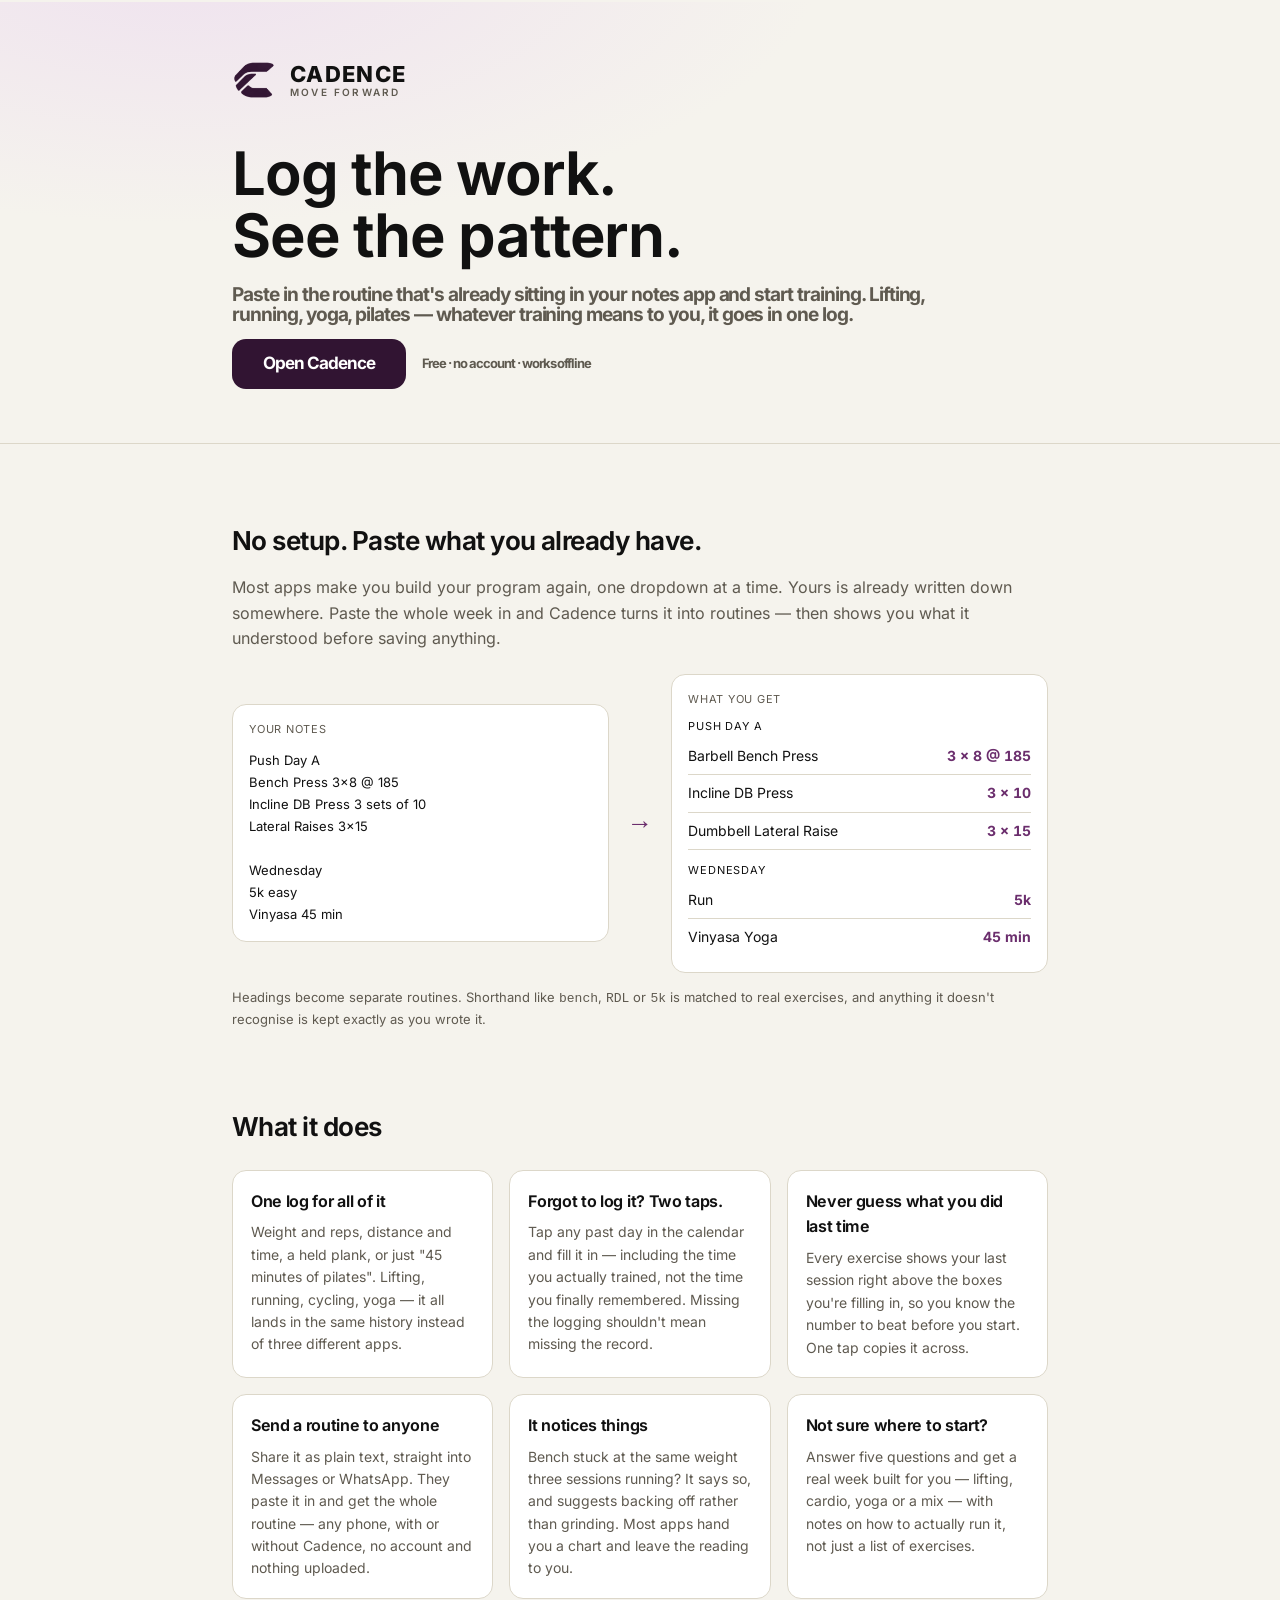
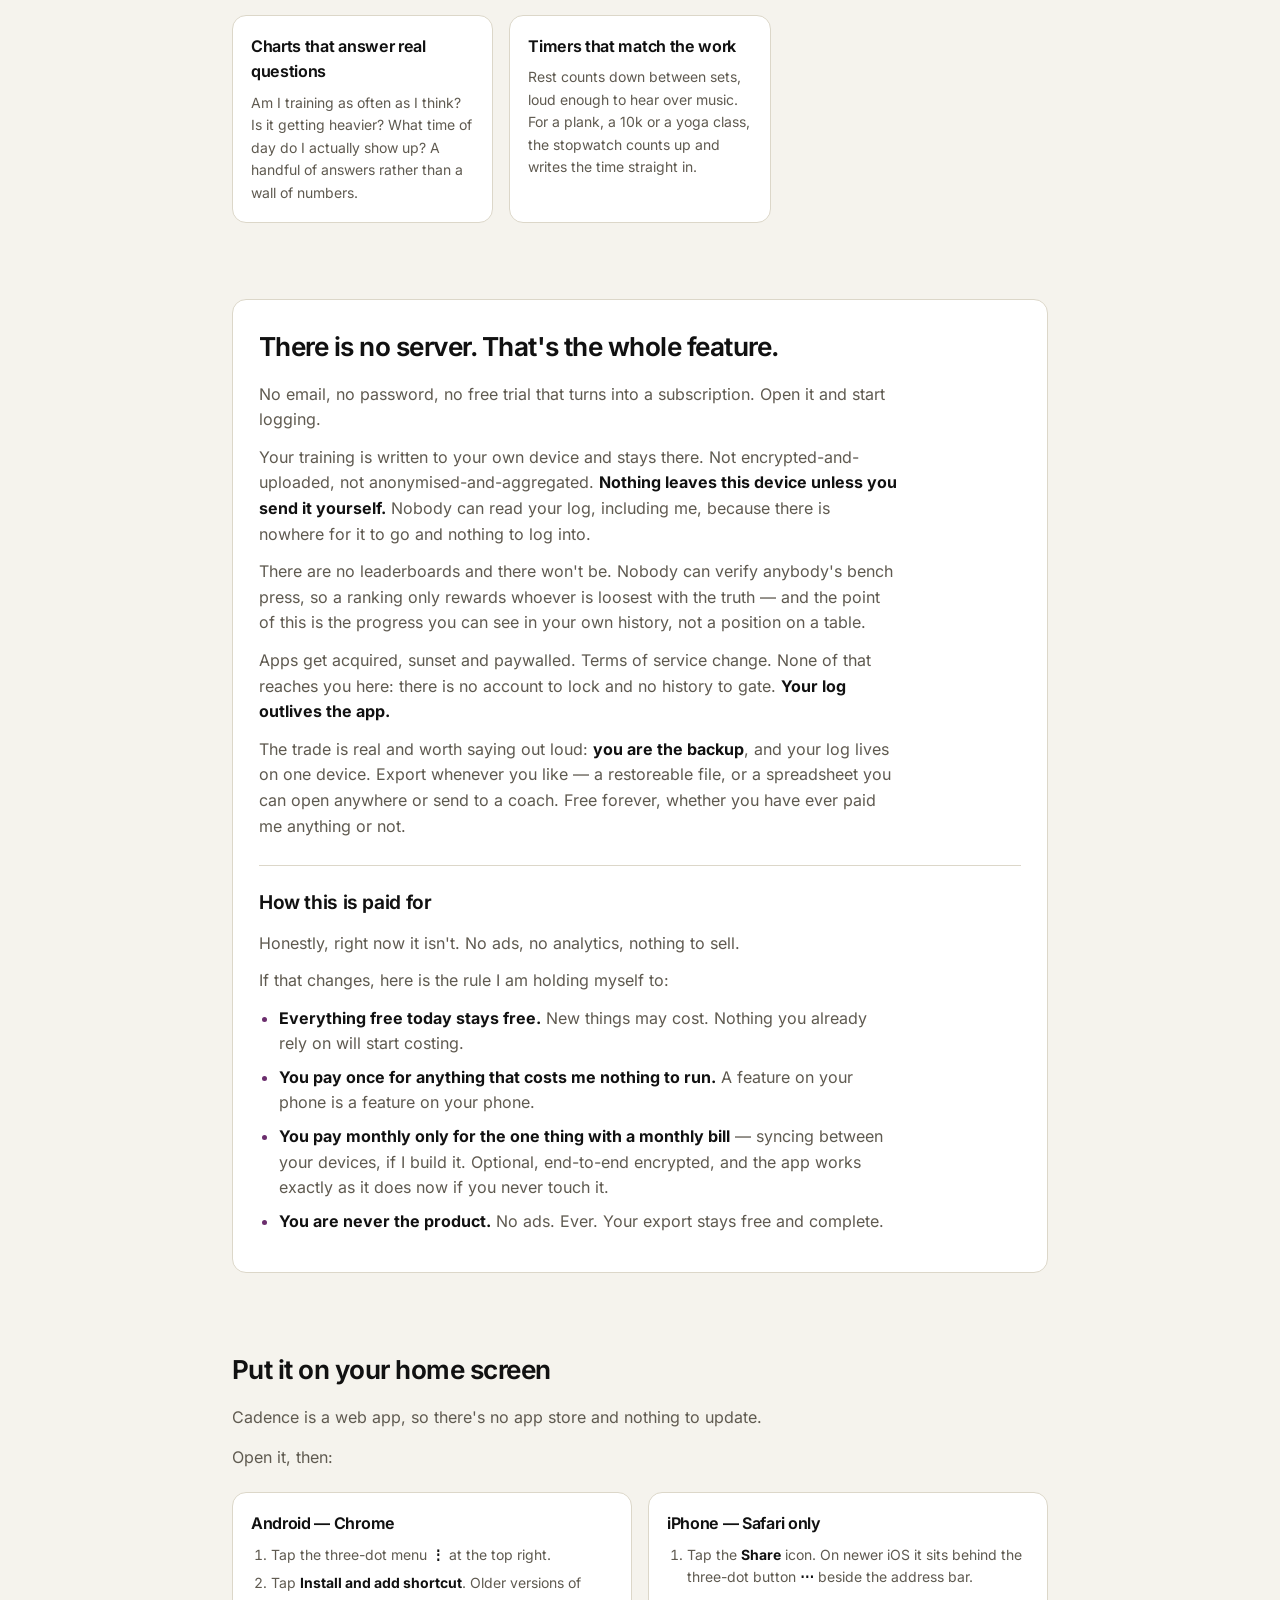
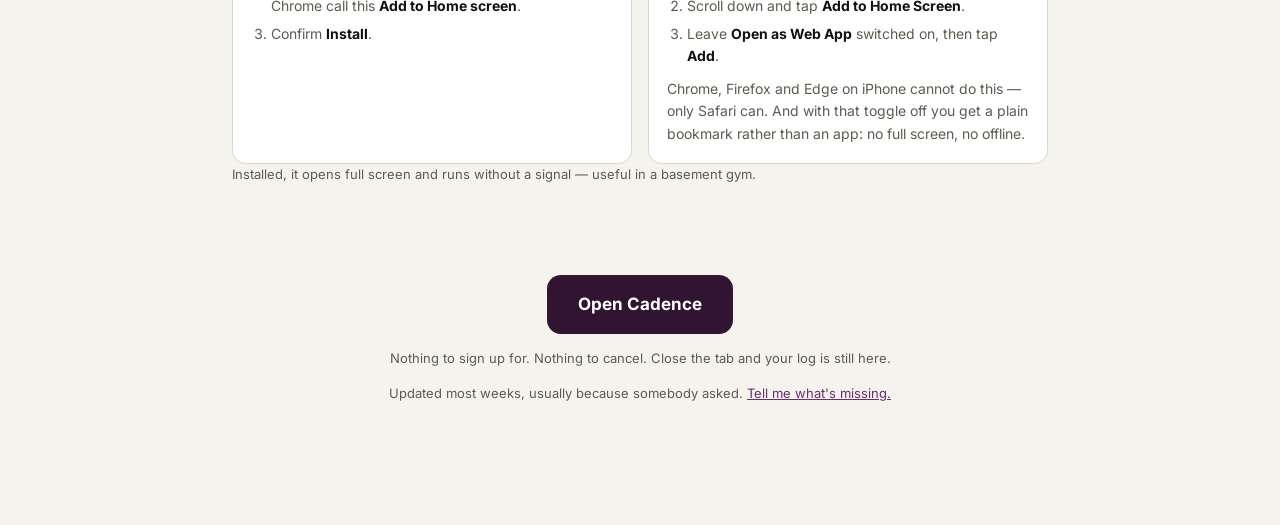
==== commit 05b5b8a6: "Say what changed, and give people somewhere to complain Three things the app never said: which versi" ====
--- a/index.html
+++ b/index.html
@@ -30,8 +30,8 @@
 <!-- See app.html: in flight before the CSS is parsed, and crossorigin because
      fonts are always fetched in CORS mode. -->
 <link rel="preload" href="fonts/inter-latin.woff2" as="font" type="font/woff2" crossorigin>
-<link rel="stylesheet" href="styles.css?v=42">
-<link rel="stylesheet" href="landing.css?v=42">
+<link rel="stylesheet" href="styles.css?v=43">
+<link rel="stylesheet" href="landing.css?v=43">
 </head>
 <body class="landing">
 
@@ -159,8 +159,14 @@
     </p>
     <p>
       Your training is written to your own device and stays there. Not encrypted-and-uploaded,
-      not anonymised-and-aggregated — never sent. Nobody can read it, including me, because
-      there is nowhere for it to go and nothing to log into.
+      not anonymised-and-aggregated. <strong>Nothing leaves this device unless you send it
+      yourself.</strong> Nobody can read your log, including me, because there is nowhere for it
+      to go and nothing to log into.
+    </p>
+    <p>
+      There are no leaderboards and there won't be. Nobody can verify anybody's bench press, so a
+      ranking only rewards whoever is loosest with the truth — and the point of this is the
+      progress you can see in your own history, not a position on a table.
     </p>
     <p>
       Apps get acquired, sunset and paywalled. Terms of service change. None of that reaches you
@@ -250,11 +256,15 @@
     <a class="btn big" href="app.html">Open Cadence</a>
     <p class="small muted">Nothing to sign up for. Nothing to cancel. Close the tab and your log
       is still here.</p>
+    <p class="small muted" id="feedback-line" hidden>
+      Updated most weeks, usually because somebody asked.
+      <a id="feedback-link" href="#">Tell me what's missing.</a>
+    </p>
   </section>
 
 </main>
 
-<script src="util.js?v=42"></script>
+<script src="util.js?v=43"></script>
 <script>
   /* ------------------------------------------------------------- tip jar
      Paste a Ko-fi / Buy Me a Coffee / GitHub Sponsors URL between the quotes
@@ -263,15 +273,24 @@
      that nothing here is asking you for anything. */
   var SUPPORT_URL = '';
 
+  /* Kept in step with FEEDBACK_URL in app.js. Both hide their own line when
+     empty, so a dead link can never end up under a paragraph promising you
+     that asking leads somewhere. */
+  var FEEDBACK_URL = 'https://docs.google.com/forms/d/e/1FAIpQLSeTSe5I7CkeAEednuXicMvKt_d-C-ndT-ay0BpyOKVuvV_20A/viewform';
+
   (function () {
-    if (!SUPPORT_URL) return;
-    var p = document.getElementById('tip-jar');
-    var a = document.getElementById('tip-link');
-    if (!p || !a) return;
-    a.href = SUPPORT_URL;
-    a.rel = 'noopener';
-    a.target = '_blank';
-    p.hidden = false;
+    var wire = function (pId, aId, url) {
+      if (!url) return;
+      var p = document.getElementById(pId);
+      var a = document.getElementById(aId);
+      if (!p || !a) return;
+      a.href = url;
+      a.rel = 'noopener';
+      a.target = '_blank';
+      p.hidden = false;
+    };
+    wire('tip-jar', 'tip-link', SUPPORT_URL);
+    wire('feedback-line', 'feedback-link', FEEDBACK_URL);
   })();
 
   /* Someone with a log already doesn't need the sales pitch on the button. */
--- a/styles.css
+++ b/styles.css
@@ -649,6 +649,16 @@
 
 .note-dot{opacity:.55;font-size:11px}
 
+/* What's new. Dense on purpose — it's a list you skim to see the thing you
+   asked for, not a blog. */
+.release{border-top:1px solid var(--line);padding:12px 0 2px}
+.release:first-of-type{border-top:0;padding-top:4px}
+.release-head{display:flex;align-items:baseline;gap:8px;font-size:13px}
+.release-head .muted{font-size:12px}
+.release ul{margin:6px 0 0;padding-left:18px}
+.release li{color:var(--muted);font-size:13px;line-height:1.5;margin:0 0 5px}
+.release li::marker{color:var(--accent-fg)}
+
 /* A suggestion, not a warning — nothing is wrong yet, the log is just split
    across two spellings. Uses the accent rather than the warning colour. */
 .card.dupe{border-color:var(--accent);margin-bottom:10px}
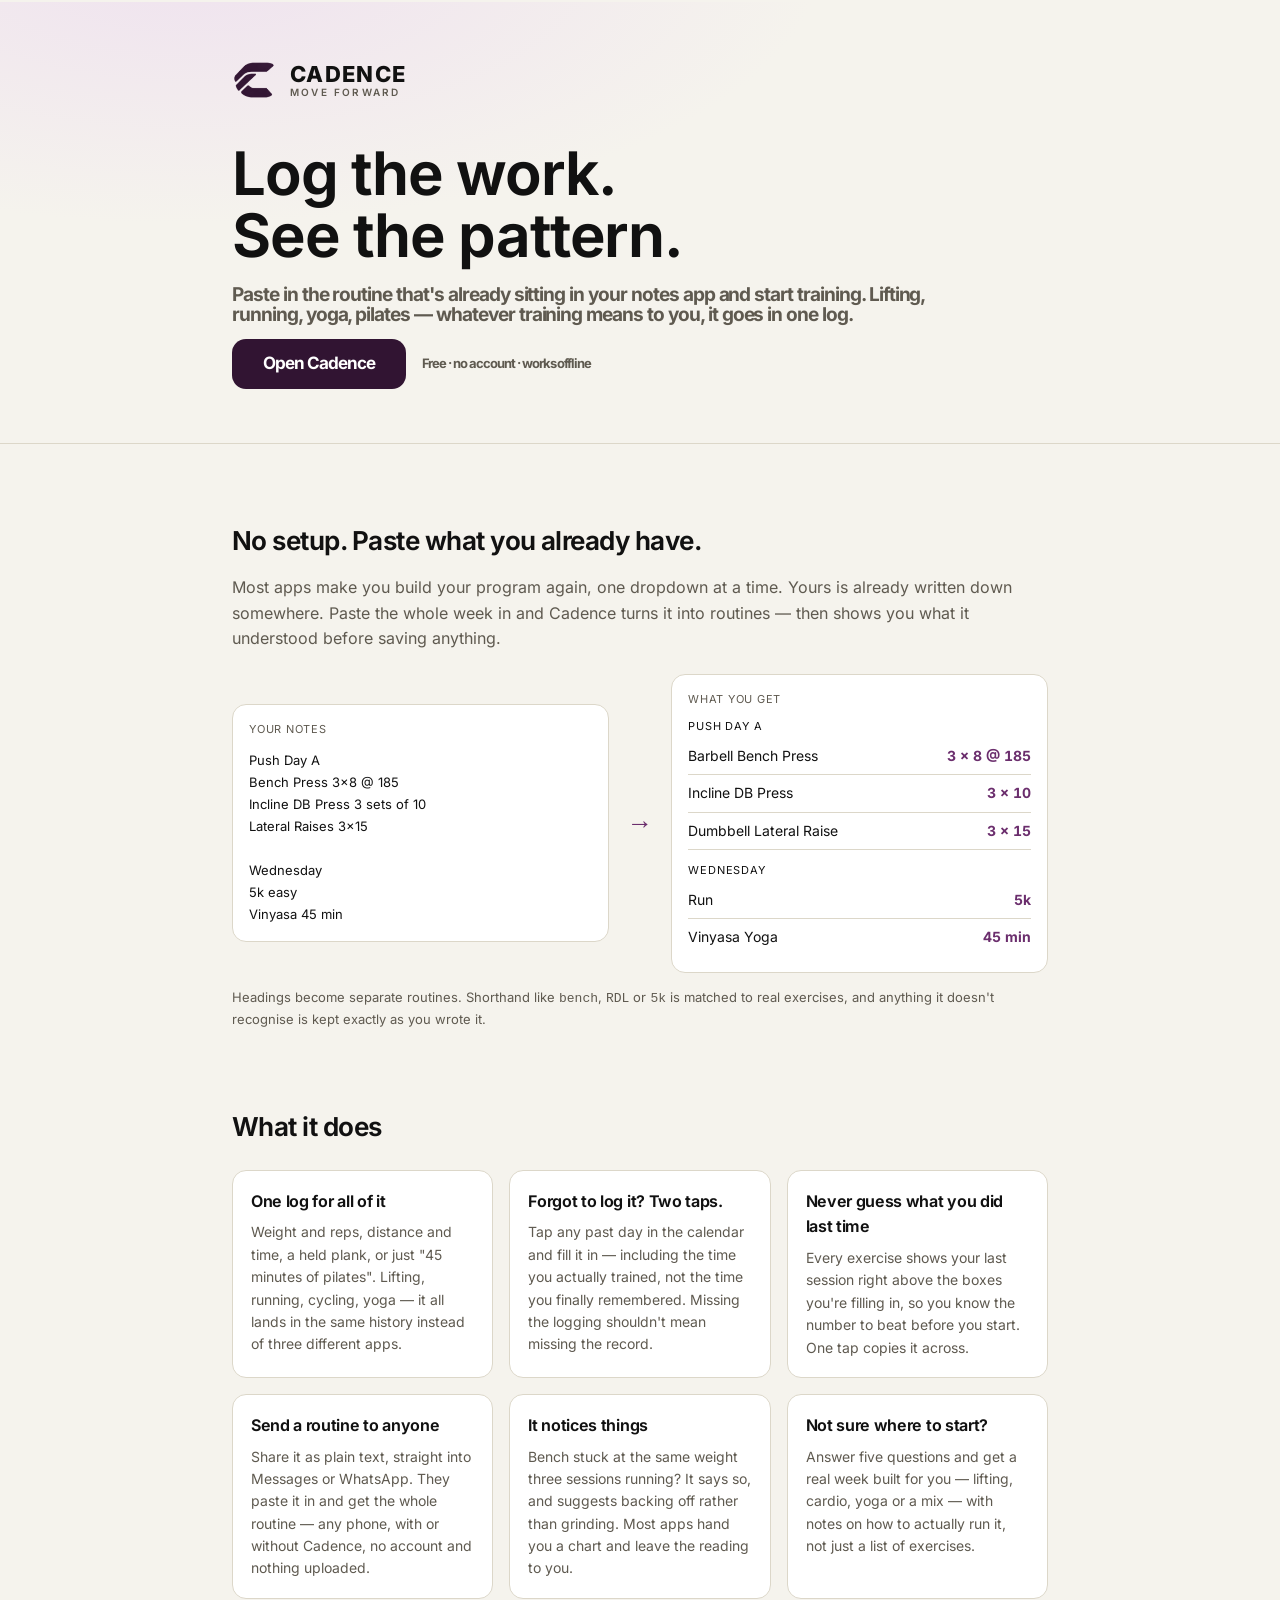
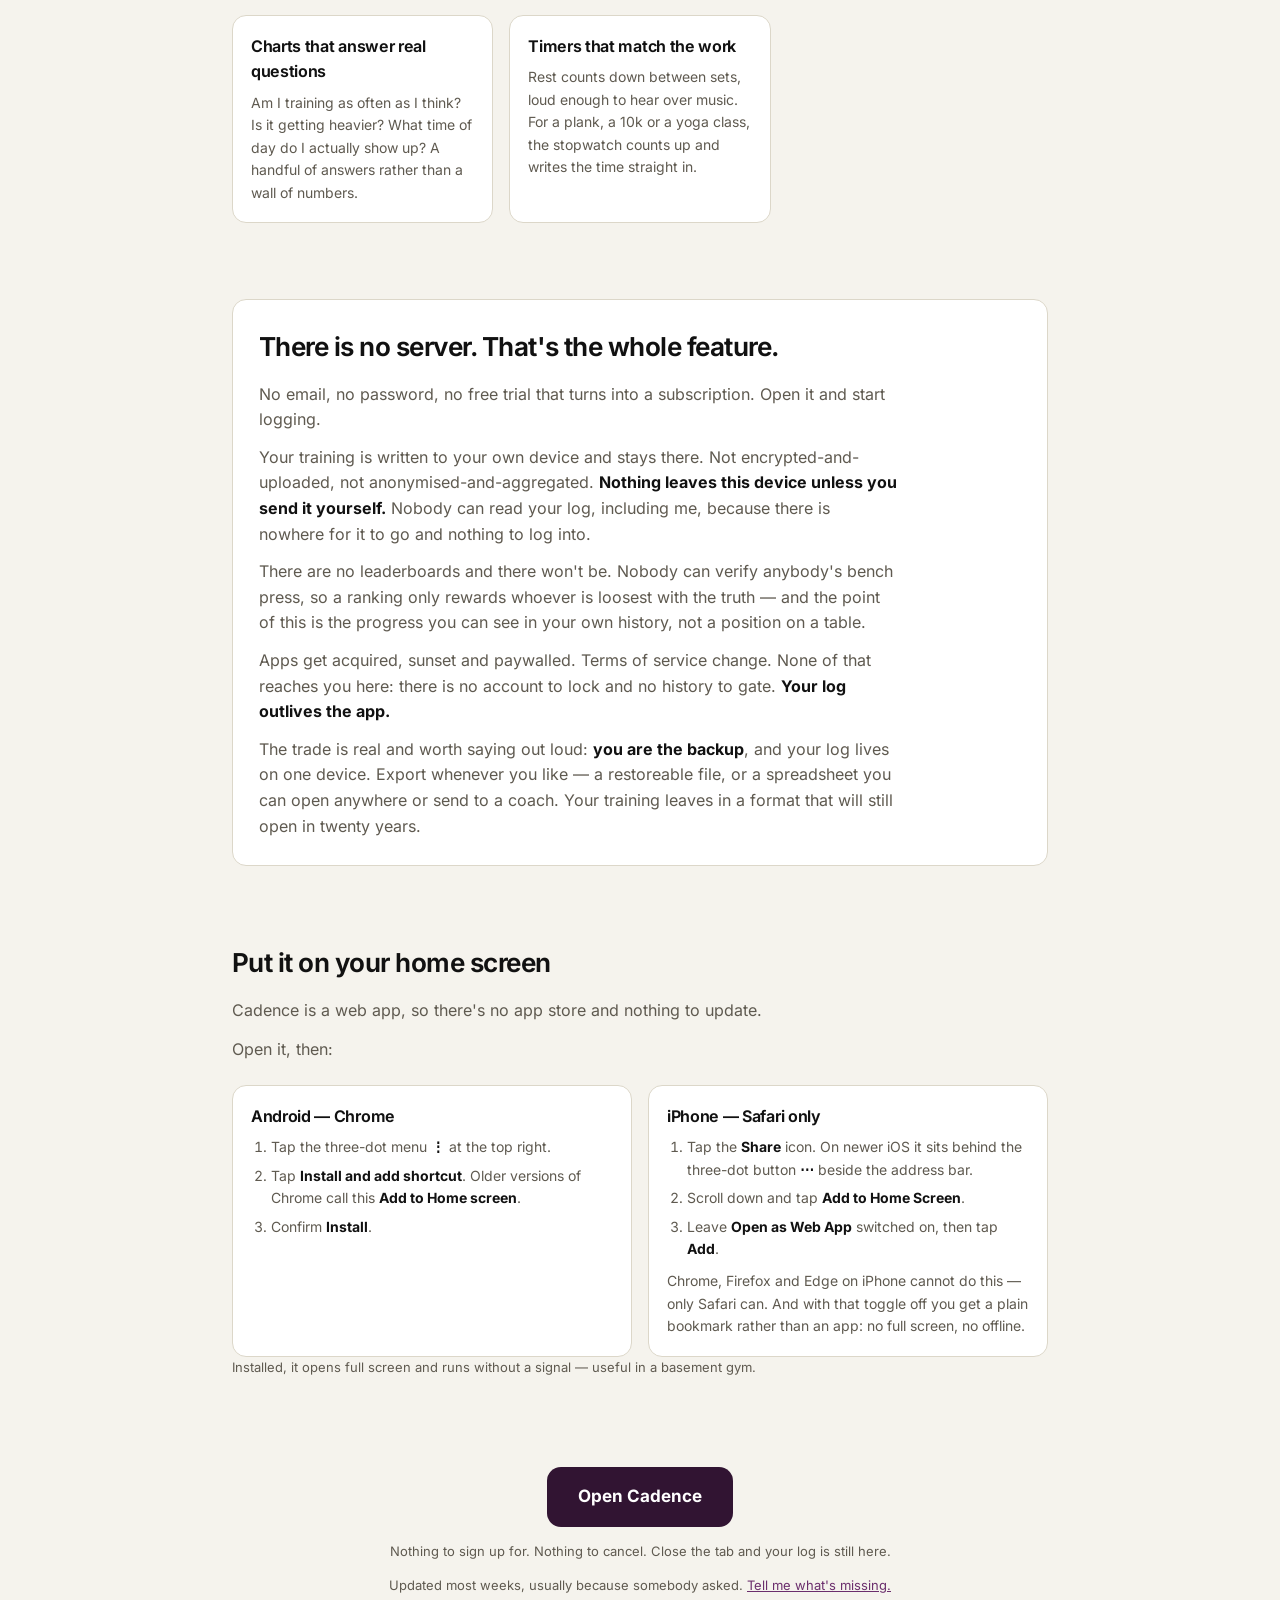
==== commit ef0612f6: "Drop the changelog and the pricing rules Both were mine and both were wrong for where they sat. A li" ====
--- a/index.html
+++ b/index.html
@@ -30,8 +30,8 @@
 <!-- See app.html: in flight before the CSS is parsed, and crossorigin because
      fonts are always fetched in CORS mode. -->
 <link rel="preload" href="fonts/inter-latin.woff2" as="font" type="font/woff2" crossorigin>
-<link rel="stylesheet" href="styles.css?v=43">
-<link rel="stylesheet" href="landing.css?v=43">
+<link rel="stylesheet" href="styles.css?v=44">
+<link rel="stylesheet" href="landing.css?v=44">
 </head>
 <body class="landing">
 
@@ -176,28 +176,10 @@
     <p>
       The trade is real and worth saying out loud: <strong>you are the backup</strong>, and your
       log lives on one device. Export whenever you like — a restoreable file, or a spreadsheet you
-      can open anywhere or send to a coach. Free forever, whether you have ever paid me anything
-      or not.
-    </p>
-
-    <h3 class="money-head">How this is paid for</h3>
-    <p>Honestly, right now it isn't. No ads, no analytics, nothing to sell.</p>
-    <p>If that changes, here is the rule I am holding myself to:</p>
-    <ul class="rules">
-      <li><strong>Everything free today stays free.</strong> New things may cost. Nothing you
-        already rely on will start costing.</li>
-      <li><strong>You pay once for anything that costs me nothing to run.</strong> A feature on
-        your phone is a feature on your phone.</li>
-      <li><strong>You pay monthly only for the one thing with a monthly bill</strong> — syncing
-        between your devices, if I build it. Optional, end-to-end encrypted, and the app works
-        exactly as it does now if you never touch it.</li>
-      <li><strong>You are never the product.</strong> No ads. Ever. Your export stays free and
-        complete.</li>
-    </ul>
-    <p id="tip-jar" class="small muted" hidden>
-      Want to chip in before any of that exists? <a id="tip-link" href="#">There's a tip jar.</a>
-      Entirely optional — the app is the same either way.
-    </p>
+      can open anywhere or send to a coach. Your training leaves in a format that will still open
+      in twenty years.
+    </p>
+
   </section>
 
   <section class="install">
@@ -264,33 +246,26 @@
 
 </main>
 
-<script src="util.js?v=43"></script>
+<script src="util.js?v=44"></script>
 <script>
   /* ------------------------------------------------------------- tip jar
      Paste a Ko-fi / Buy Me a Coffee / GitHub Sponsors URL between the quotes
      and the line appears. Left empty, the whole paragraph stays hidden — a
      dead "support me" link is worse than no link, and the claim above it is
      that nothing here is asking you for anything. */
-  var SUPPORT_URL = '';
-
-  /* Kept in step with FEEDBACK_URL in app.js. Both hide their own line when
-     empty, so a dead link can never end up under a paragraph promising you
-     that asking leads somewhere. */
+  /* Kept in step with FEEDBACK_URL in app.js. Hides its own line when empty, so
+     a dead link can never end up under a sentence inviting you to use it. */
   var FEEDBACK_URL = 'https://docs.google.com/forms/d/e/1FAIpQLSeTSe5I7CkeAEednuXicMvKt_d-C-ndT-ay0BpyOKVuvV_20A/viewform';
 
   (function () {
-    var wire = function (pId, aId, url) {
-      if (!url) return;
-      var p = document.getElementById(pId);
-      var a = document.getElementById(aId);
-      if (!p || !a) return;
-      a.href = url;
-      a.rel = 'noopener';
-      a.target = '_blank';
-      p.hidden = false;
-    };
-    wire('tip-jar', 'tip-link', SUPPORT_URL);
-    wire('feedback-line', 'feedback-link', FEEDBACK_URL);
+    if (!FEEDBACK_URL) return;
+    var p = document.getElementById('feedback-line');
+    var a = document.getElementById('feedback-link');
+    if (!p || !a) return;
+    a.href = FEEDBACK_URL;
+    a.rel = 'noopener';
+    a.target = '_blank';
+    p.hidden = false;
   })();
 
   /* Someone with a log already doesn't need the sales pitch on the button. */
--- a/styles.css
+++ b/styles.css
@@ -649,16 +649,6 @@
 
 .note-dot{opacity:.55;font-size:11px}
 
-/* What's new. Dense on purpose — it's a list you skim to see the thing you
-   asked for, not a blog. */
-.release{border-top:1px solid var(--line);padding:12px 0 2px}
-.release:first-of-type{border-top:0;padding-top:4px}
-.release-head{display:flex;align-items:baseline;gap:8px;font-size:13px}
-.release-head .muted{font-size:12px}
-.release ul{margin:6px 0 0;padding-left:18px}
-.release li{color:var(--muted);font-size:13px;line-height:1.5;margin:0 0 5px}
-.release li::marker{color:var(--accent-fg)}
-
 /* A suggestion, not a warning — nothing is wrong yet, the log is just split
    across two spellings. Uses the accent rather than the warning colour. */
 .card.dupe{border-color:var(--accent);margin-bottom:10px}
--- a/landing.css
+++ b/landing.css
@@ -118,18 +118,6 @@
 .privacy p:last-child{margin-bottom:0}
 .privacy strong{color:var(--text)}
 
-/* The business model, stated out loud. Set apart from the paragraphs above it
-   with a rule rather than a box: it's a continuation of the same promise, not
-   a different subject. */
-.money-head{
-  margin:26px 0 12px;padding-top:22px;border-top:1px solid var(--line);
-  font-size:19px;
-}
-.rules{margin:0 0 12px;padding-left:20px;max-width:64ch}
-.rules li{color:var(--muted);margin:0 0 8px;line-height:1.6}
-.rules li::marker{color:var(--accent-fg)}
-.rules strong{color:var(--text)}
-
 .closer{text-align:center;padding:14px 0 0}
 .closer .btn{margin-bottom:14px}
 
